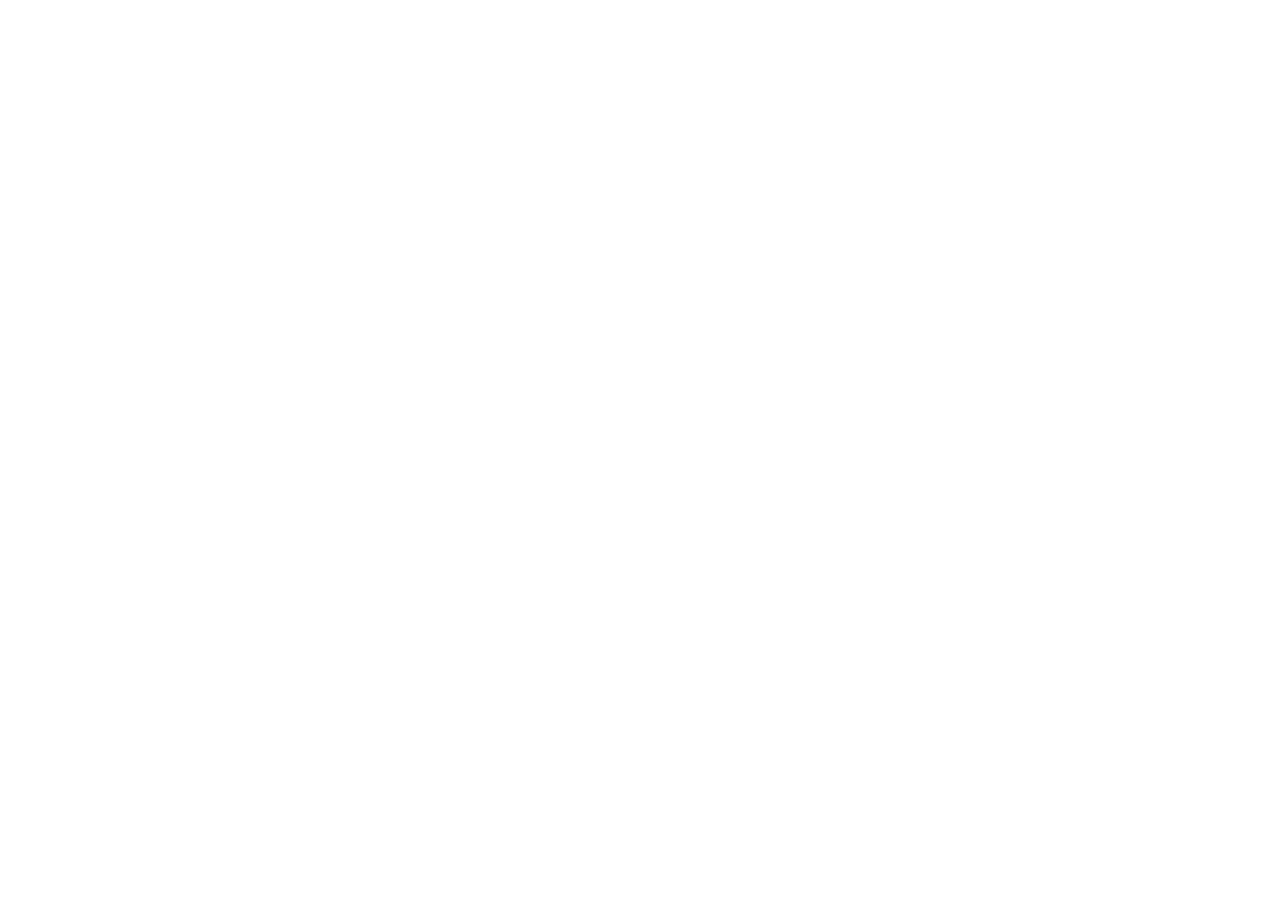
==== index.html @ 46417c50 "first commit" ====
<!DOCTYPE html>
<html lang="en">
<head>
    <meta charset="UTF-8">
    <meta name="viewport" content="width=device-width, initial-scale=1.0">
    <title>Flix Films</title>
    <!-- GOOGLE FONTS -->
    <link rel="preconnect" href="https://fonts.gstatic.com">
    <link href="https://fonts.googleapis.com/css2?family=Cairo:wght@200;300;400;600;700;900&display=swap" rel="stylesheet">
    <!-- OWL CAROUSEL -->
    <link rel="stylesheet" href="https://cdnjs.cloudflare.com/ajax/libs/OwlCarousel2/2.3.4/assets/owl.carousel.min.css" integrity="sha512-tS3S5qG0BlhnQROyJXvNjeEM4UpMXHrQfTGmbQ1gKmelCxlSEBUaxhRBj/EFTzpbP4RVSrpEikbmdJobCvhE3g==" crossorigin="anonymous" />
    <!-- BOX ICONS -->
    <link href='https://unpkg.com/boxicons@2.0.7/css/boxicons.min.css' rel='stylesheet'>
    <!-- APP CSS -->
    <link rel="stylesheet" href="/style/grid.css">
    <link rel="stylesheet" href="/style/style.css">

</head>
<body>
    
</body>
</html>
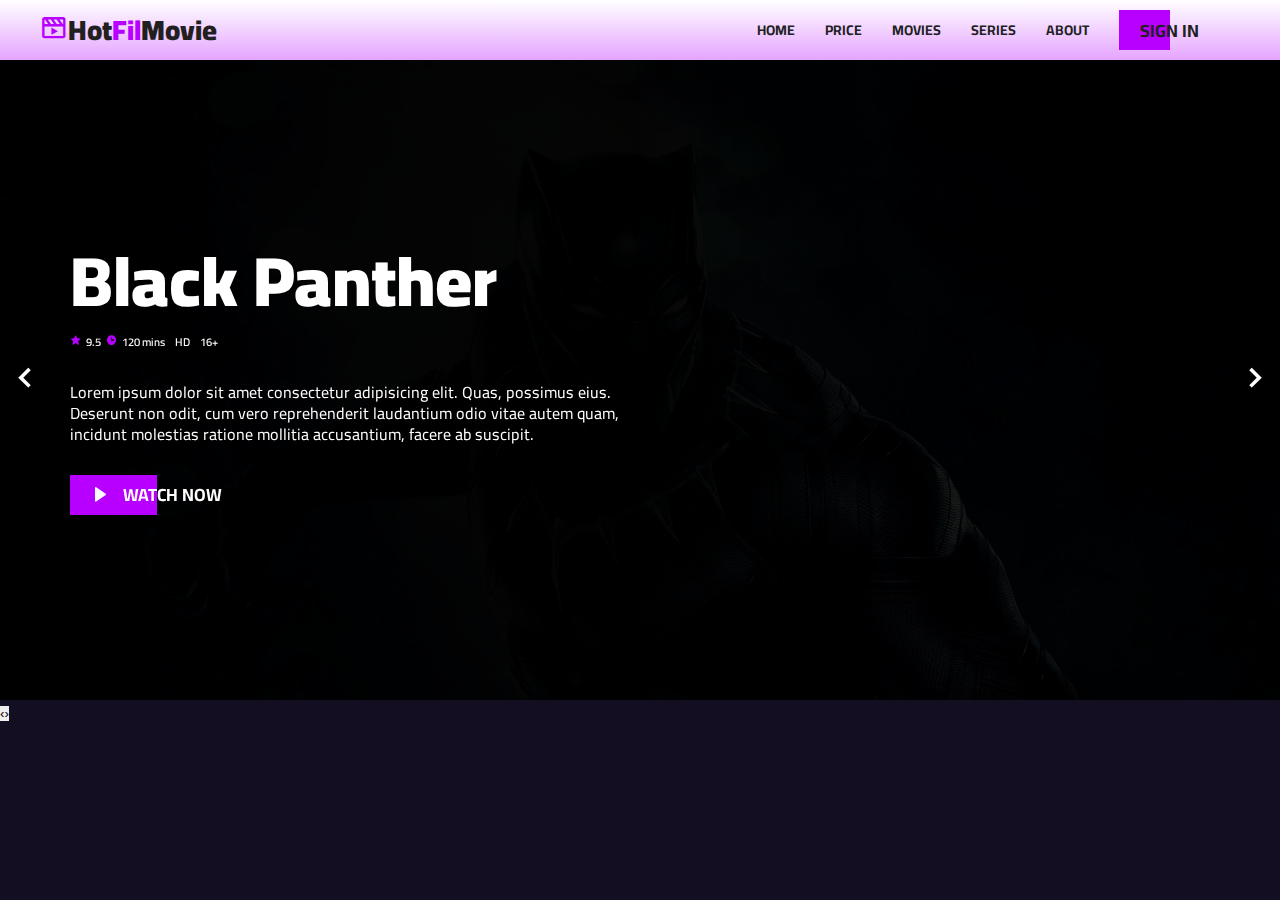
==== commit 19d391ab: "hero section" ====
--- a/index.html
+++ b/index.html
@@ -17,6 +17,332 @@
 
 </head>
 <body>
-    
+    <!-- NAV -->
+    <div class="nav-wrapper">
+        <div class="container">
+            <div class="nav">
+                <a href="#" class="logo">
+                    <i class='bx bx-movie-play bx-tada main-color'></i>Hot<span class="main-color">Fil</span>Movie
+                </a>
+                <ul class="nav-menu" id="nav-menu">
+                    <li><a href="#">Home</a></li>
+                    <li><a href="#pricing">Price</a></li>
+                    <li><a href="#top-movies-slide">Movies</a></li>
+                    <li><a href="#serioussec">Series</a></li>
+                    <li><a href="#social-list">About</a></li>
+                    <li>
+                        <a href="#" class="btn btn-hover">
+                            <span>Sign in</span>
+                        </a>
+                    </li>
+                </ul>
+                <!-- MOBILE MENU TOGGLE -->
+                <div class="hamburger-menu" id="hamburger-menu">
+                    <div class="hamburger"></div>
+                </div>
+            </div>
+        </div>
+    </div>
+    <!-- END NAV -->
+
+
+
+        <!-- HERO SECTION -->
+    <div class="hero-section">
+        <!-- HERO SLIDE -->
+        <div class="hero-slide">
+            <div class="owl-carousel carousel-nav-center" id="hero-carousel">
+                <!-- SLIDE ITEM -->
+                <div class="hero-slide-item">
+                    <img src="/assets/black-banner.png" alt="">
+                    <div class="overlay"></div>
+                    <div class="hero-slide-item-content">
+                        <div class="item-content-wraper">
+                            <div class="item-content-title top-down">
+                                Black Panther
+                            </div>
+                            <div class="movie-infos top-down delay-2">
+                                <div class="movie-info">
+                                    <i class="bx bxs-star"></i>
+                                    <span>9.5</span>
+                                </div>
+                                <div class="movie-info">
+                                    <i class="bx bxs-time"></i>
+                                    <span>120 mins</span>
+                                </div>
+                                <div class="movie-info">
+                                    <span>HD</span>
+                                </div>
+                                <div class="movie-info">
+                                    <span>16+</span>
+                                </div>
+                            </div>
+                            <div class="item-content-description top-down delay-4">
+                                Lorem ipsum dolor sit amet consectetur adipisicing elit. Quas, possimus eius. Deserunt non odit, cum vero reprehenderit laudantium odio vitae autem quam, incidunt molestias ratione mollitia accusantium, facere ab suscipit.
+                            </div>
+                            <div class="item-action top-down delay-6">
+                                <a href="#" class="btn btn-hover">
+                                    <i class="bx bxs-right-arrow"></i>
+                                    <span>Watch now</span>
+                                </a>
+                            </div>
+                        </div>
+                    </div>
+                </div>
+                <!-- SLIDE ITEM -->
+                <div class="hero-slide-item">
+                    <img src="/assets/supergirl-banner.jpg" alt="">
+                    <div class="overlay"></div>
+                    <div class="hero-slide-item-content">
+                        <div class="item-content-wraper">
+                            <div class="item-content-title top-down">
+                                Supergirl
+                            </div>
+                            <div class="movie-infos top-down delay-2">
+                                <div class="movie-info">
+                                    <i class="bx bxs-star"></i>
+                                    <span>9.5</span>
+                                </div>
+                                <div class="movie-info">
+                                    <i class="bx bxs-time"></i>
+                                    <span>120 mins</span>
+                                </div>
+                                <div class="movie-info">
+                                    <span>HD</span>
+                                </div>
+                                <div class="movie-info">
+                                    <span>16+</span>
+                                </div>
+                            </div>
+                            <div class="item-content-description top-down delay-4">
+                                Lorem ipsum dolor sit amet consectetur adipisicing elit. Quas, possimus eius. Deserunt non odit, cum vero reprehenderit laudantium odio vitae autem quam, incidunt molestias ratione mollitia accusantium, facere ab suscipit.
+                            </div>
+                            <div class="item-action top-down delay-6">
+                                <a href="#" class="btn btn-hover">
+                                    <i class="bx bxs-right-arrow"></i>
+                                    <span>Watch now</span>
+                                </a>
+                            </div>
+                        </div>
+                    </div>
+                </div>
+                <!-- END SLIDE ITEM -->
+                <!-- SLIDE ITEM -->
+                <div class="hero-slide-item">
+                    <img src="/assets/wanda-banner.jpg" alt="">
+                    <div class="overlay"></div>
+                    <div class="hero-slide-item-content">
+                        <div class="item-content-wraper">
+                            <div class="item-content-title top-down">
+                                Wanda Vision
+                            </div>
+                            <div class="movie-infos top-down delay-2">
+                                <div class="movie-info">
+                                    <i class="bx bxs-star"></i>
+                                    <span>9.5</span>
+                                </div>
+                                <div class="movie-info">
+                                    <i class="bx bxs-time"></i>
+                                    <span>120 mins</span>
+                                </div>
+                                <div class="movie-info">
+                                    <span>HD</span>
+                                </div>
+                                <div class="movie-info">
+                                    <span>16+</span>
+                                </div>
+                            </div>
+                            <div class="item-content-description top-down delay-4">
+                                Lorem ipsum dolor sit amet consectetur adipisicing elit. Quas, possimus eius. Deserunt non odit, cum vero reprehenderit laudantium odio vitae autem quam, incidunt molestias ratione mollitia accusantium, facere ab suscipit.
+                            </div>
+                            <div class="item-action top-down delay-6">
+                                <a href="#" class="btn btn-hover">
+                                    <i class="bx bxs-right-arrow"></i>
+                                    <span>Watch now</span>
+                                </a>
+                            </div>
+                        </div>
+                    </div>
+                </div>
+                <!-- END SLIDE ITEM -->
+            </div>
+        </div>
+        <!-- END HERO SLIDE -->
+        <!-- TOP MOVIES SLIDE -->
+        <div class="top-movies-slide" id="top-movies-slide">
+            <div class="owl-carousel" id="top-movies-slide">
+                <!-- MOVIE ITEM -->
+                <div class="movie-item">
+                    <img src="./assets/series/supergirl.jpg" alt="">
+                    <div class="movie-item-content">
+                        <div class="movie-item-title">
+                            Supergirl
+                        </div>
+                        <div class="movie-infos">
+                            <div class="movie-info">
+                                <i class="bx bxs-star"></i>
+                                <span>9.5</span>
+                            </div>
+                            <div class="movie-info">
+                                <i class="bx bxs-time"></i>
+                                <span>120 mins</span>
+                            </div>
+                            <div class="movie-info">
+                                <span>HD</span>
+                            </div>
+                            <div class="movie-info">
+                                <span>16+</span>
+                            </div>
+                        </div>
+                    </div>
+                </div>
+                <!-- END MOVIE ITEM -->
+                <!-- MOVIE ITEM -->
+                <div class="movie-item">
+                    <img src="/assets/movies/captain-marvel.png" alt="">
+                    <div class="movie-item-content">
+                        <div class="movie-item-title">
+                            Captain Marvel
+                        </div>
+                        <div class="movie-infos">
+                            <div class="movie-info">
+                                <i class="bx bxs-star"></i>
+                                <span>9.5</span>
+                            </div>
+                            <div class="movie-info">
+                                <i class="bx bxs-time"></i>
+                                <span>120 mins</span>
+                            </div>
+                            <div class="movie-info">
+                                <span>HD</span>
+                            </div>
+                            <div class="movie-info">
+                                <span>16+</span>
+                            </div>
+                        </div>
+                    </div>
+                </div>
+                <!-- END MOVIE ITEM -->
+                <!-- MOVIE ITEM -->
+                <div class="movie-item">
+                    <img src="/assets/cartoons/demon-slayer.jpg" alt="">
+                    <div class="movie-item-content">
+                        <div class="movie-item-title">
+                            Infinity Train
+                        </div>
+                        <div class="movie-infos">
+                            <div class="movie-info">
+                                <i class="bx bxs-star"></i>
+                                <span>9.5</span>
+                            </div>
+                            <div class="movie-info">
+                                <i class="bx bxs-time"></i>
+                                <span>120 mins</span>
+                            </div>
+                            <div class="movie-info">
+                                <span>HD</span>
+                            </div>
+                            <div class="movie-info">
+                                <span>16+</span>
+                            </div>
+                        </div>
+                    </div>
+                </div>
+                <!-- END MOVIE ITEM -->
+                <!-- MOVIE ITEM -->
+                <div class="movie-item">
+                    <img src="/assets/movies/blood-shot.jpg" alt="">
+                    <div class="movie-item-content">
+                        <div class="movie-item-title">
+                            Bloodshot
+                        </div>
+                        <div class="movie-infos">
+                            <div class="movie-info">
+                                <i class="bx bxs-star"></i>
+                                <span>9.5</span>
+                            </div>
+                            <div class="movie-info">
+                                <i class="bx bxs-time"></i>
+                                <span>120 mins</span>
+                            </div>
+                            <div class="movie-info">
+                                <span>HD</span>
+                            </div>
+                            <div class="movie-info">
+                                <span>16+</span>
+                            </div>
+                        </div>
+                    </div>
+                </div>
+                <!-- END MOVIE ITEM -->
+                <!-- MOVIE ITEM -->
+                <div class="movie-item">
+                    <img src="/assets/series/wanda.png" alt="">
+                    <div class="movie-item-content">
+                        <div class="movie-item-title">
+                            Wanda Vision
+                        </div>
+                        <div class="movie-infos">
+                            <div class="movie-info">
+                                <i class="bx bxs-star"></i>
+                                <span>9.5</span>
+                            </div>
+                            <div class="movie-info">
+                                <i class="bx bxs-time"></i>
+                                <span>120 mins</span>
+                            </div>
+                            <div class="movie-info">
+                                <span>HD</span>
+                            </div>
+                            <div class="movie-info">
+                                <span>16+</span>
+                            </div>
+                        </div>
+                    </div>
+                </div>
+                <!-- END MOVIE ITEM -->
+                <!-- MOVIE ITEM -->
+                <div class="movie-item">
+                    <img src="/assets/movies/bat-man.jpg" alt="">
+                    <div class="movie-item-content">
+                        <div class="movie-item-title">
+                            The Dark Knight
+                        </div>
+                        <div class="movie-infos">
+                            <div class="movie-info">
+                                <i class="bx bxs-star"></i>
+                                <span>9.5</span>
+                            </div>
+                            <div class="movie-info">
+                                <i class="bx bxs-time"></i>
+                                <span>120 mins</span>
+                            </div>
+                            <div class="movie-info">
+                                <span>HD</span>
+                            </div>
+                            <div class="movie-info">
+                                <span>16+</span>
+                            </div>
+                        </div>
+                    </div>
+                </div>
+                <!-- END MOVIE ITEM -->
+            </div>
+        </div>
+        <!-- END TOP MOVIES SLIDE -->
+    </div>
+    <!-- END HERO SECTION -->
+
+   
+
+    <!-- SCRIPT -->
+    <!-- JQUERY -->
+    <script src="https://code.jquery.com/jquery-3.6.0.min.js" integrity="sha256-/xUj+3OJU5yExlq6GSYGSHk7tPXikynS7ogEvDej/m4=" crossorigin="anonymous"></script>
+    <!-- OWL CAROUSEL -->
+    <script src="https://cdnjs.cloudflare.com/ajax/libs/OwlCarousel2/2.3.4/owl.carousel.min.js" integrity="sha512-bPs7Ae6pVvhOSiIcyUClR7/q2OAsRiovw4vAkX+zJbw3ShAeeqezq50RIIcIURq7Oa20rW2n2q+fyXBNcU9lrw==" crossorigin="anonymous"></script>
+    <!-- APP SCRIPT -->
+    <script src="/scripts/script.js"></script>
+
 </body>
-</html>+
+</html>
--- a/style/grid.css
+++ b/style/grid.css
@@ -0,0 +1,161 @@
+.row {
+    display: flex;
+    flex-wrap: wrap;
+    margin: 0 -15px;
+}
+
+[class*="col-"] {
+    padding: 0 15px;
+}
+
+.col-1 {
+    width: 8.33%;
+}
+
+.col-2 {
+    width: 16.66%;
+}
+
+.col-3 {
+    width: 25%;
+}
+
+.col-4 {
+    width: 33.33%;
+}
+
+.col-5 {
+    width: 41.66%;
+}
+
+.col-6 {
+    width: 50%;
+}
+
+.col-7 {
+    width: 58.33%;
+}
+
+.col-8 {
+    width: 66.66%;
+}
+
+.col-9 {
+    width: 75%;
+}
+
+.col-10 {
+    width: 83.33%;
+}
+
+.col-11 {
+    width: 91.66%;
+}
+
+.col-12 {
+    width: 100%;
+}
+
+/* MEDIUM SCREEN */
+
+@media only screen and (max-width: 1280px) {
+    .col-md-1 {
+        width: 8.33%;
+    }
+
+    .col-md-2 {
+        width: 16.66%;
+    }
+
+    .col-md-3 {
+        width: 25%;
+    }
+
+    .col-md-4 {
+        width: 33.33%;
+    }
+
+    .col-md-5 {
+        width: 41.66%;
+    }
+
+    .col-md-6 {
+        width: 50%;
+    }
+
+    .col-md-7 {
+        width: 58.33%;
+    }
+
+    .col-md-8 {
+        width: 66.66%;
+    }
+
+    .col-md-9 {
+        width: 75%;
+    }
+
+    .col-md-10 {
+        width: 83.33%;
+    }
+
+    .col-md-11 {
+        width: 91.66%;
+    }
+
+    .col-md-12 {
+        width: 100%;
+    }
+}
+
+/* SMALL SCREEN */
+
+@media only screen and (max-width: 850px) {
+    .col-sm-1 {
+        width: 8.33%;
+    }
+
+    .col-sm-2 {
+        width: 16.66%;
+    }
+
+    .col-sm-3 {
+        width: 25%;
+    }
+
+    .col-sm-4 {
+        width: 33.33%;
+    }
+
+    .col-sm-5 {
+        width: 41.66%;
+    }
+
+    .col-sm-6 {
+        width: 50%;
+    }
+
+    .col-sm-7 {
+        width: 58.33%;
+    }
+
+    .col-sm-8 {
+        width: 66.66%;
+    }
+
+    .col-sm-9 {
+        width: 75%;
+    }
+
+    .col-sm-10 {
+        width: 83.33%;
+    }
+
+    .col-sm-11 {
+        width: 91.66%;
+    }
+
+    .col-sm-12 {
+        width: 100%;
+    }
+}
--- a/style/style.css
+++ b/style/style.css
@@ -0,0 +1,606 @@
+:root {
+    --main-color: #b700ff;
+    --body-bg: #140e22;
+    --box-bg: #221f1f;
+    --text-color: #ffffff;
+
+    --nav-height: 60px;
+    --space-top: 30px;
+}
+
+* {
+    padding: 0;
+    margin: 0;
+    box-sizing: border-box;
+}
+
+html {
+    font-size: 16px;
+}
+
+body {
+    font-family: "Cairo", sans-serif;
+    background-color: var(--body-bg);
+    color: var(--text-color);
+    padding-top: var(--nav-height);
+}
+
+a {
+    text-decoration: none;
+    color: unset;
+}
+
+img {
+    max-width: 100%;
+}
+
+.main-color {
+    color: var(--main-color);
+}
+
+.container {
+    max-width: 1920px;
+    padding: 0 40px;
+    margin: auto;
+}
+
+.overlay {
+    position: absolute;
+    top: 0;
+    right: 0;
+    bottom: 0;
+    left: 0;
+    background-color: rgba(0, 0, 0, 0.897);
+}
+
+.nav-wrapper {
+    position: fixed;
+    top: 0;
+    left: 0;
+    width: 100%;
+    z-index: 99;
+    background-image: linear-gradient(to top, #e5a4ff, #ffffff);
+}
+
+.nav {
+    display: flex;
+    align-items: center;
+    justify-content: space-between;
+    color: var(--text-color);
+    height: var(--nav-height);
+}
+
+.nav a {
+    color: var(--box-bg);
+}
+
+.logo {
+    font-size: 2rem;
+    font-weight: 900;
+}
+
+.nav-menu {
+    list-style-type: none;
+    display: flex;
+    align-items: center;
+    padding: 0 20px;
+}
+
+.nav-menu li ~ li {
+    margin-left: 30px;
+}
+
+.nav-menu a {
+    text-transform: uppercase;
+    font-weight: 700;
+}
+
+.nav-menu a:hover {
+    color: var(--main-color);
+}
+
+.nav-menu a.btn:hover,
+a.logo:hover,
+a.movie-item:hover {
+    color: unset;
+}
+
+.btn {
+    color: #ffffff;
+    padding: 0.25rem 1.5rem;
+    text-transform: uppercase;
+    font-size: 1.25rem;
+    font-weight: 700;
+    display: inline-flex;
+    position: relative;
+    align-items: center;
+}
+
+.btn-hover::before {
+    z-index: 1;
+    content: "";
+    position: absolute;
+    top: 0;
+    left: 0;
+    width: 50%;
+    height: 100%;
+    background-color: var(--main-color);
+    transition: 0.3s ease-in-out;
+}
+
+.btn-hover:hover::before {
+    width: 100%;
+}
+
+.btn i,
+.btn span {
+    z-index: 1;
+}
+
+.btn i {
+    margin-right: 1rem;
+}
+
+.hamburger-menu {
+    --size: 30px;
+    height: var(--size);
+    width: var(--size);
+    cursor: pointer;
+    z-index: 101;
+    position: relative;
+    display: none;
+    align-items: center;
+}
+
+.hamburger {
+    position: relative;
+}
+
+.hamburger,
+.hamburger::before,
+.hamburger::after {
+    width: var(--size);
+    height: 3px;
+    border-radius: 0.5rem;
+    background-color: var(--text-color);
+    transition: 0.4s;
+}
+
+.hamburger::before,
+.hamburger::after {
+    content: "";
+    position: absolute;
+    left: 0;
+}
+
+.hamburger::before {
+    top: -10px;
+}
+
+.hamburger::after {
+    bottom: -10px;
+}
+
+.hamburger-menu.active .hamburger {
+    background-color: transparent;
+}
+
+.hamburger-menu.active .hamburger::before {
+    transform-origin: top left;
+    transform: rotate(45deg);
+    left: 6px;
+}
+
+.hamburger-menu.active .hamburger::after {
+    transform-origin: bottom left;
+    transform: rotate(-45deg);
+    left: 6px;
+}
+.hero-slide-item {
+    padding-top: 40%;
+    position: relative;
+    overflow: hidden;
+}
+
+.hero-slide-item img {
+    width: 100%;
+    position: absolute;
+    top: 0;
+    left: 0;
+}
+
+.hero-slide-item-content {
+    position: absolute;
+    top: 0;
+    left: 0;
+    width: 100%;
+    height: 100%;
+    color: var(--text-color);
+    display: flex;
+}
+
+.item-content-wraper {
+    padding-left: 5rem;
+    width: 40%;
+    background-color: rgba(0, 0, 0, 0.8);
+    display: flex;
+    flex-direction: column;
+    justify-content: center;
+    position: relative;
+}
+
+.item-content-wraper::before {
+    content: "";
+    position: absolute;
+    top: 0;
+    left: 100%;
+    width: 50%;
+    height: 100%;
+    background: linear-gradient(to right, rgba(0, 0, 0, 0.8), rgba(0, 0, 0, 0));
+}
+
+.item-content-title {
+    font-size: 5rem;
+    line-height: 5rem;
+    font-weight: 900;
+}
+
+.movie-infos {
+    display: flex;
+    align-items: center;
+    flex-wrap: wrap;
+    margin-top: calc(var(--space-top) / 2);
+}
+
+.movie-info {
+    display: flex;
+    align-items: center;
+    font-size: 0.8rem;
+    font-weight: 600;
+}
+
+.movie-info span {
+    margin-left: 5px;
+}
+
+.movie-info i {
+    color: var(--main-color);
+}
+
+.movie-info ~ .movie-info {
+    margin-left: 5px;
+}
+
+.item-content-description {
+    font-size: 1.15rem;
+    margin-top: var(--space-top);
+    line-height: 1.5rem;
+}
+
+.item-action {
+    margin-top: var(--space-top);
+}
+
+.carousel-nav-center {
+    position: relative;
+}
+
+.carousel-nav-center .owl-nav button i {
+    font-size: 3rem;
+}
+
+.carousel-nav-center .owl-nav button {
+    position: absolute;
+    top: 50%;
+    transform: translateY(-50%);
+}
+
+.carousel-nav-center .owl-nav .owl-prev {
+    position: absolute;
+    left: 5px;
+}
+
+.carousel-nav-center .owl-nav .owl-next {
+    position: absolute;
+    right: 5px;
+}
+
+.owl-nav button {
+    border: none;
+    outline: none;
+}
+
+.owl-nav button i {
+    background-color: rgba(0, 0, 0, 0.6);
+    border-radius: 50%;
+}
+
+.owl-nav button:hover i {
+    color: var(--main-color);
+}
+
+.top-down {
+    transform: translateY(-50px);
+    visibility: hidden;
+    opacity: 0;
+    transition: 0.5s ease-in-out;
+}
+
+.delay-2 {
+    transition-delay: 0.2s;
+}
+
+.delay-4 {
+    transition-delay: 0.4s;
+}
+
+.delay-6 {
+    transition-delay: 0.6s;
+}
+
+.delay-8 {
+    transition-delay: 0.8s;
+}
+
+.owl-item.active .top-down {
+    transform: translateY(0);
+    visibility: visible;
+    opacity: 1;
+}
+
+.movie-item {
+    display: block;
+    position: relative;
+    overflow: hidden;
+    padding-top: 140%;
+    cursor: pointer;
+}
+
+.movie-item img {
+    position: absolute;
+    top: 0;
+    left: 0;
+    width: 100%;
+    transition: transform 0.3s linear;
+}
+
+.movie-item:hover img {
+    transform: scale(1.2);
+}
+
+.movie-item-content {
+    position: absolute;
+    bottom: 0;
+    left: 0;
+    width: 100%;
+    padding: 5px;
+    background-color: rgba(0, 0, 0, 0.8);
+}
+
+.movie-item-content::before {
+    content: "";
+    position: absolute;
+    bottom: 100%;
+    left: 0;
+    width: 100%;
+    height: 100px;
+    background: linear-gradient(to top, rgba(0, 0, 0, 0.8), rgba(0, 0, 0, 0));
+}
+
+.movie-item-title {
+    color: var(--text-color);
+    font-size: 1.5rem;
+    position: relative;
+    font-weight: 700;
+}
+
+.section {
+    padding-top: 80px;
+}
+
+.section-header {
+    margin-bottom: 30px;
+    padding-left: 20px;
+    text-transform: uppercase;
+    font-size: 1.5rem;
+    font-weight: 700;
+    border-left: 4px solid var(--main-color);
+    display: flex;
+    align-items: center;
+}
+
+.pricing-header {
+    margin-bottom: 30px;
+    text-align: center;
+    font-size: 2rem;
+    font-weight: 700;
+    text-transform: uppercase;
+}
+
+.pricing-box {
+    padding: 50px;
+    margin: 15px 0;
+    background-color: #381f42;
+    border-top: 5px solid transparent;
+    transition: transform 0.3s ease-in-out;
+}
+
+.pricing-box:hover {
+    transform: translateY(-20px);
+}
+
+.pricing-box.hightlight {
+    border-top: 5px solid var(--main-color);
+}
+
+.pricing-box-header {
+    display: flex;
+    align-items: center;
+    justify-content: space-between;
+    font-size: 1.5rem;
+}
+
+.pricing-price {
+    font-weight: 700;
+}
+
+.pricing-price span {
+    font-size: 1rem;
+}
+
+.pricing-box-content {
+    text-align: center;
+    margin-top: 60px;
+    font-size: 1.25rem;
+}
+
+.pricing-box-action {
+    text-align: center;
+    margin-top: 60px;
+}
+
+footer.section {
+    margin-top: 80px;
+    padding-bottom: 80px;
+    position: relative;
+    background-color: var(--box-bg);
+}
+
+footer a:hover {
+    color: var(--main-color);
+}
+
+footer a.logo {
+    margin-top: -2.5rem;
+    display: block;
+}
+
+footer a.logo:hover {
+    color: unset;
+}
+
+.social-list {
+    display: flex;
+    align-items: center;
+    margin-top: 20px;
+}
+
+.social-item {
+    --size: 30px;
+    height: var(--size);
+    width: var(--size);
+    display: grid;
+    place-items: center;
+    border-radius: 50%;
+    background-color: var(--text-color);
+    color: var(--main-color);
+}
+
+.social-item:hover {
+    background-color: var(--main-color);
+    color: var(--text-color);
+}
+
+.social-item ~ .social-item {
+    margin-left: 20px;
+}
+
+footer .content {
+    margin-top: 20px;
+}
+
+.footer-menu {
+    list-style-type: none;
+}
+
+.footer-menu a {
+    display: inline-block;
+    transition: transform 0.2s ease-in-out;
+}
+
+.footer-menu a:hover {
+    transform: translateX(5px);
+}
+
+.copyright {
+    padding: 10px;
+    border-top: 1px solid var(--body-bg);
+    background-color: var(--box-bg);
+    text-align: center;
+}
+
+/* RESPONSIVE */
+
+@media only screen and (max-width: 1280px) {
+    html {
+        font-size: 14px;
+    }
+
+    .hero-slide-item {
+        padding-top: 50%;
+    }
+
+    .item-content-wraper {
+        width: 50%;
+    }
+}
+
+@media only screen and (max-width: 850px) {
+    html {
+        font-size: 12px;
+    }
+
+    .container {
+        padding: 0 15px;
+    }
+
+    .hero-slide-item {
+        height: max-content;
+        padding-top: unset;
+    }
+
+    .item-content-wraper {
+        width: 100%;
+        height: 100%;
+        padding-bottom: 20px;
+        padding-right: 5rem;
+        background-color: rgba(0, 0, 0, 0.2);
+    }
+
+    .hero-slide-item-content {
+        position: relative;
+    }
+
+    .hero-slide-item img {
+        height: 100%;
+    }
+
+    .item-content-title {
+        font-size: 3rem;
+    }
+
+    .hamburger-menu {
+        display: grid;
+    }
+
+    .nav-menu {
+        /* display: none; */
+        position: absolute;
+        top: 100%;
+        left: -100%;
+        background-color: #000000;
+        flex-direction: column;
+        width: 80%;
+        height: 100vh;
+        padding: 20px;
+        transition: 0.3s ease-in-out;
+    }
+
+    .nav-menu li {
+        margin: 10px 30px;
+    }
+
+    .nav-menu.active {
+        left: 0;
+    }
+}
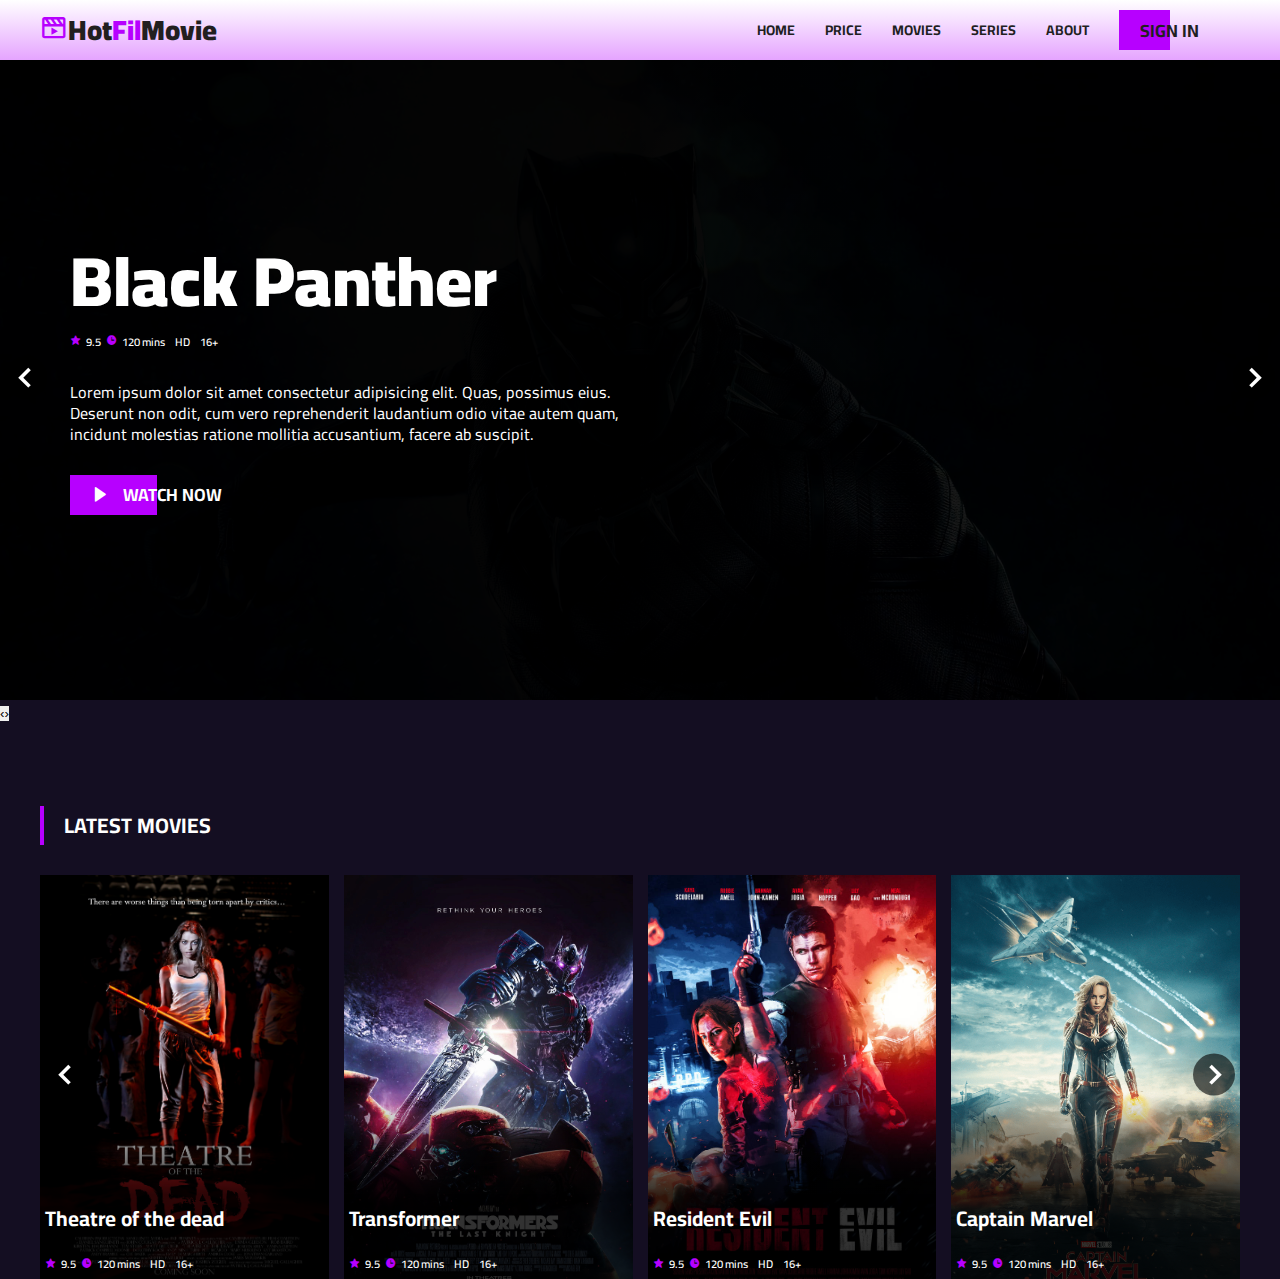
==== commit 6daf4e16: "movie section sucssefully" ====
--- a/index.html
+++ b/index.html
@@ -332,8 +332,201 @@
         <!-- END TOP MOVIES SLIDE -->
     </div>
     <!-- END HERO SECTION -->
-
-   
+ <!-- LATEST MOVIES SECTION -->
+    <div class="section">
+        <div class="container">
+            <div class="section-header">
+                latest movies
+            </div>
+            <div class="movies-slide carousel-nav-center owl-carousel">
+                <!-- MOVIE ITEM -->
+                <a href="#" class="movie-item">
+                    <img src="/assets/movies/theatre-dead.jpg" alt="">
+                    <div class="movie-item-content">
+                        <div class="movie-item-title">
+                            Theatre of the dead
+                        </div>
+                        <div class="movie-infos">
+                            <div class="movie-info">
+                                <i class="bx bxs-star"></i>
+                                <span>9.5</span>
+                            </div>
+                            <div class="movie-info">
+                                <i class="bx bxs-time"></i>
+                                <span>120 mins</span>
+                            </div>
+                            <div class="movie-info">
+                                <span>HD</span>
+                            </div>
+                            <div class="movie-info">
+                                <span>16+</span>
+                            </div>
+                        </div>
+                    </div>
+                </a>
+                <!-- END MOVIE ITEM -->
+                <!-- MOVIE ITEM -->
+                <a href="#" class="movie-item">
+                    <img src="/assets/movies/transformer.jpg" alt="">
+                    <div class="movie-item-content">
+                        <div class="movie-item-title">
+                            Transformer
+                        </div>
+                        <div class="movie-infos">
+                            <div class="movie-info">
+                                <i class="bx bxs-star"></i>
+                                <span>9.5</span>
+                            </div>
+                            <div class="movie-info">
+                                <i class="bx bxs-time"></i>
+                                <span>120 mins</span>
+                            </div>
+                            <div class="movie-info">
+                                <span>HD</span>
+                            </div>
+                            <div class="movie-info">
+                                <span>16+</span>
+                            </div>
+                        </div>
+                    </div>
+                </a>
+                <!-- END MOVIE ITEM -->
+                <!-- MOVIE ITEM -->
+                <a href="#" class="movie-item">
+                    <img src="/assets/movies/resident-evil.jpg" alt="">
+                    <div class="movie-item-content">
+                        <div class="movie-item-title">
+                            Resident Evil
+                        </div>
+                        <div class="movie-infos">
+                            <div class="movie-info">
+                                <i class="bx bxs-star"></i>
+                                <span>9.5</span>
+                            </div>
+                            <div class="movie-info">
+                                <i class="bx bxs-time"></i>
+                                <span>120 mins</span>
+                            </div>
+                            <div class="movie-info">
+                                <span>HD</span>
+                            </div>
+                            <div class="movie-info">
+                                <span>16+</span>
+                            </div>
+                        </div>
+                    </div>
+                </a>
+                <!-- END MOVIE ITEM -->
+                <!-- MOVIE ITEM -->
+                <a href="#" class="movie-item">
+                    <img src="/assets/movies/captain-marvel.png" alt="">
+                    <div class="movie-item-content">
+                        <div class="movie-item-title">
+                            Captain Marvel
+                        </div>
+                        <div class="movie-infos">
+                            <div class="movie-info">
+                                <i class="bx bxs-star"></i>
+                                <span>9.5</span>
+                            </div>
+                            <div class="movie-info">
+                                <i class="bx bxs-time"></i>
+                                <span>120 mins</span>
+                            </div>
+                            <div class="movie-info">
+                                <span>HD</span>
+                            </div>
+                            <div class="movie-info">
+                                <span>16+</span>
+                            </div>
+                        </div>
+                    </div>
+                </a>
+                <!-- END MOVIE ITEM -->
+                <!-- MOVIE ITEM -->
+                <a href="#" class="movie-item">
+                    <img src="/assets/movies/hunter-killer.jpg" alt="">
+                    <div class="movie-item-content">
+                        <div class="movie-item-title">
+                            Hunter Killer
+                        </div>
+                        <div class="movie-infos">
+                            <div class="movie-info">
+                                <i class="bx bxs-star"></i>
+                                <span>9.5</span>
+                            </div>
+                            <div class="movie-info">
+                                <i class="bx bxs-time"></i>
+                                <span>120 mins</span>
+                            </div>
+                            <div class="movie-info">
+                                <span>HD</span>
+                            </div>
+                            <div class="movie-info">
+                                <span>16+</span>
+                            </div>
+                        </div>
+                    </div>
+                </a>
+                <!-- END MOVIE ITEM -->
+                <!-- MOVIE ITEM -->
+                <a href="#" class="movie-item">
+                    <img src="/assets/movies/blood-shot.jpg" alt="">
+                    <div class="movie-item-content">
+                        <div class="movie-item-title">
+                            Bloodshot
+                        </div>
+                        <div class="movie-infos">
+                            <div class="movie-info">
+                                <i class="bx bxs-star"></i>
+                                <span>9.5</span>
+                            </div>
+                            <div class="movie-info">
+                                <i class="bx bxs-time"></i>
+                                <span>120 mins</span>
+                            </div>
+                            <div class="movie-info">
+                                <span>HD</span>
+                            </div>
+                            <div class="movie-info">
+                                <span>16+</span>
+                            </div>
+                        </div>
+                    </div>
+                </a>
+                <!-- END MOVIE ITEM -->
+                <!-- MOVIE ITEM -->
+                <a href="#" class="movie-item">
+                    <img src="/assets/movies/call.jpg" alt="">
+                    <div class="movie-item-content">
+                        <div class="movie-item-title">
+                            Call
+                        </div>
+                        <div class="movie-infos">
+                            <div class="movie-info">
+                                <i class="bx bxs-star"></i>
+                                <span>9.5</span>
+                            </div>
+                            <div class="movie-info">
+                                <i class="bx bxs-time"></i>
+                                <span>120 mins</span>
+                            </div>
+                            <div class="movie-info">
+                                <span>HD</span>
+                            </div>
+                            <div class="movie-info">
+                                <span>16+</span>
+                            </div>
+                        </div>
+                    </div>
+                </a>
+                <!-- END MOVIE ITEM -->
+            </div>
+        </div>
+    </div>
+    <!-- END LATEST MOVIES SECTION -->
+
+  
 
     <!-- SCRIPT -->
     <!-- JQUERY -->
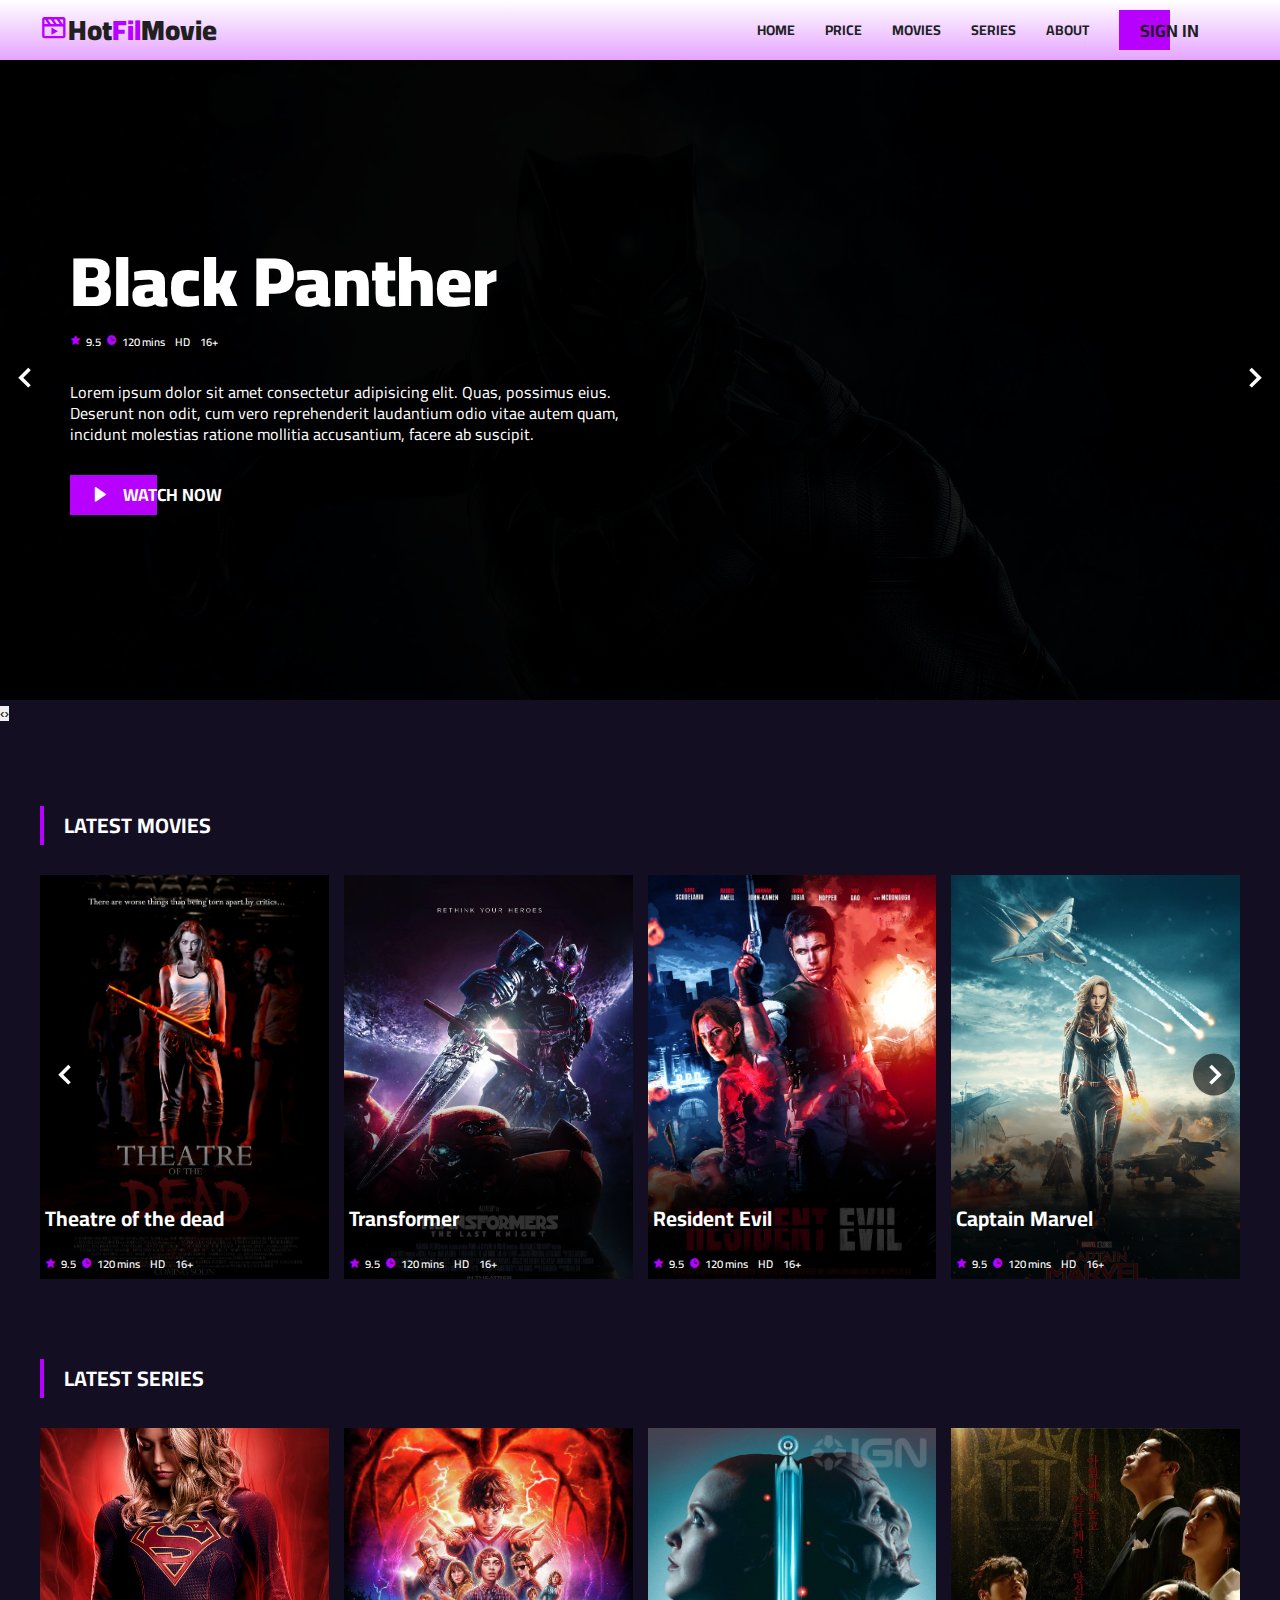
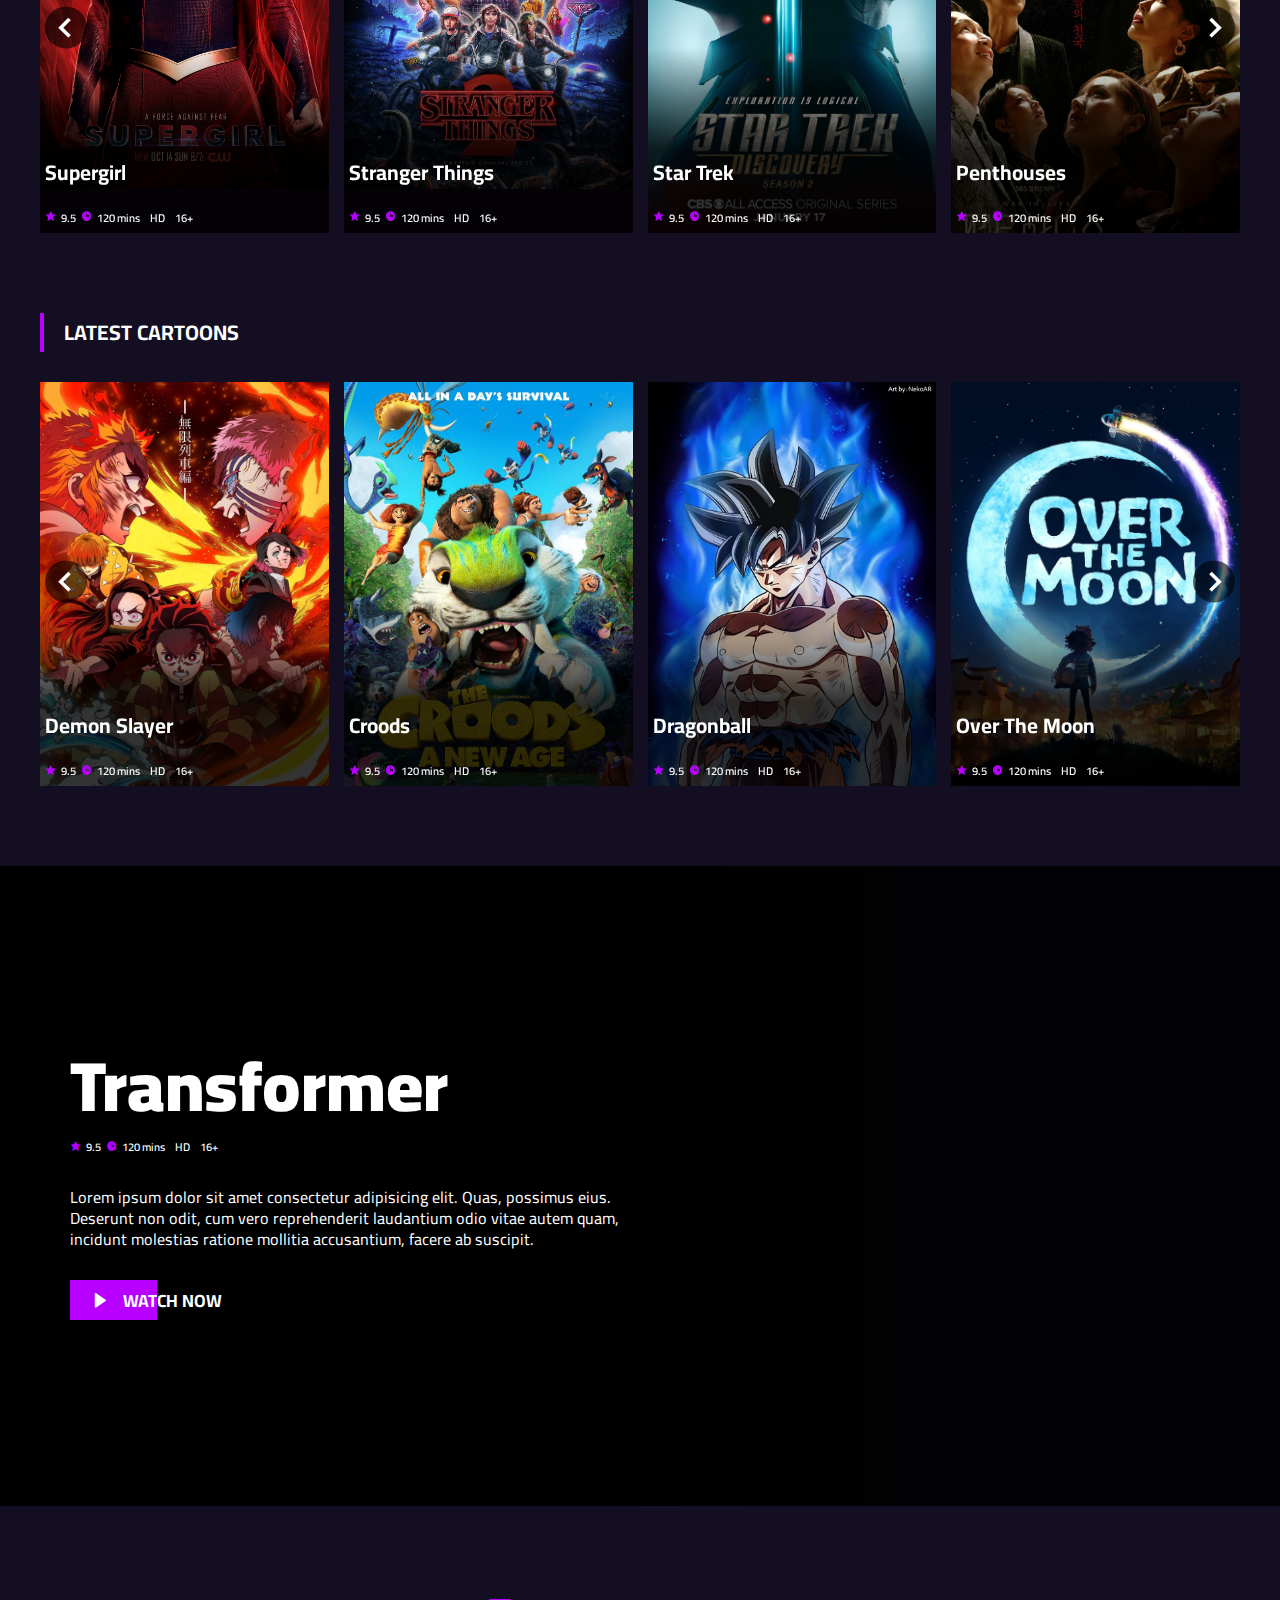
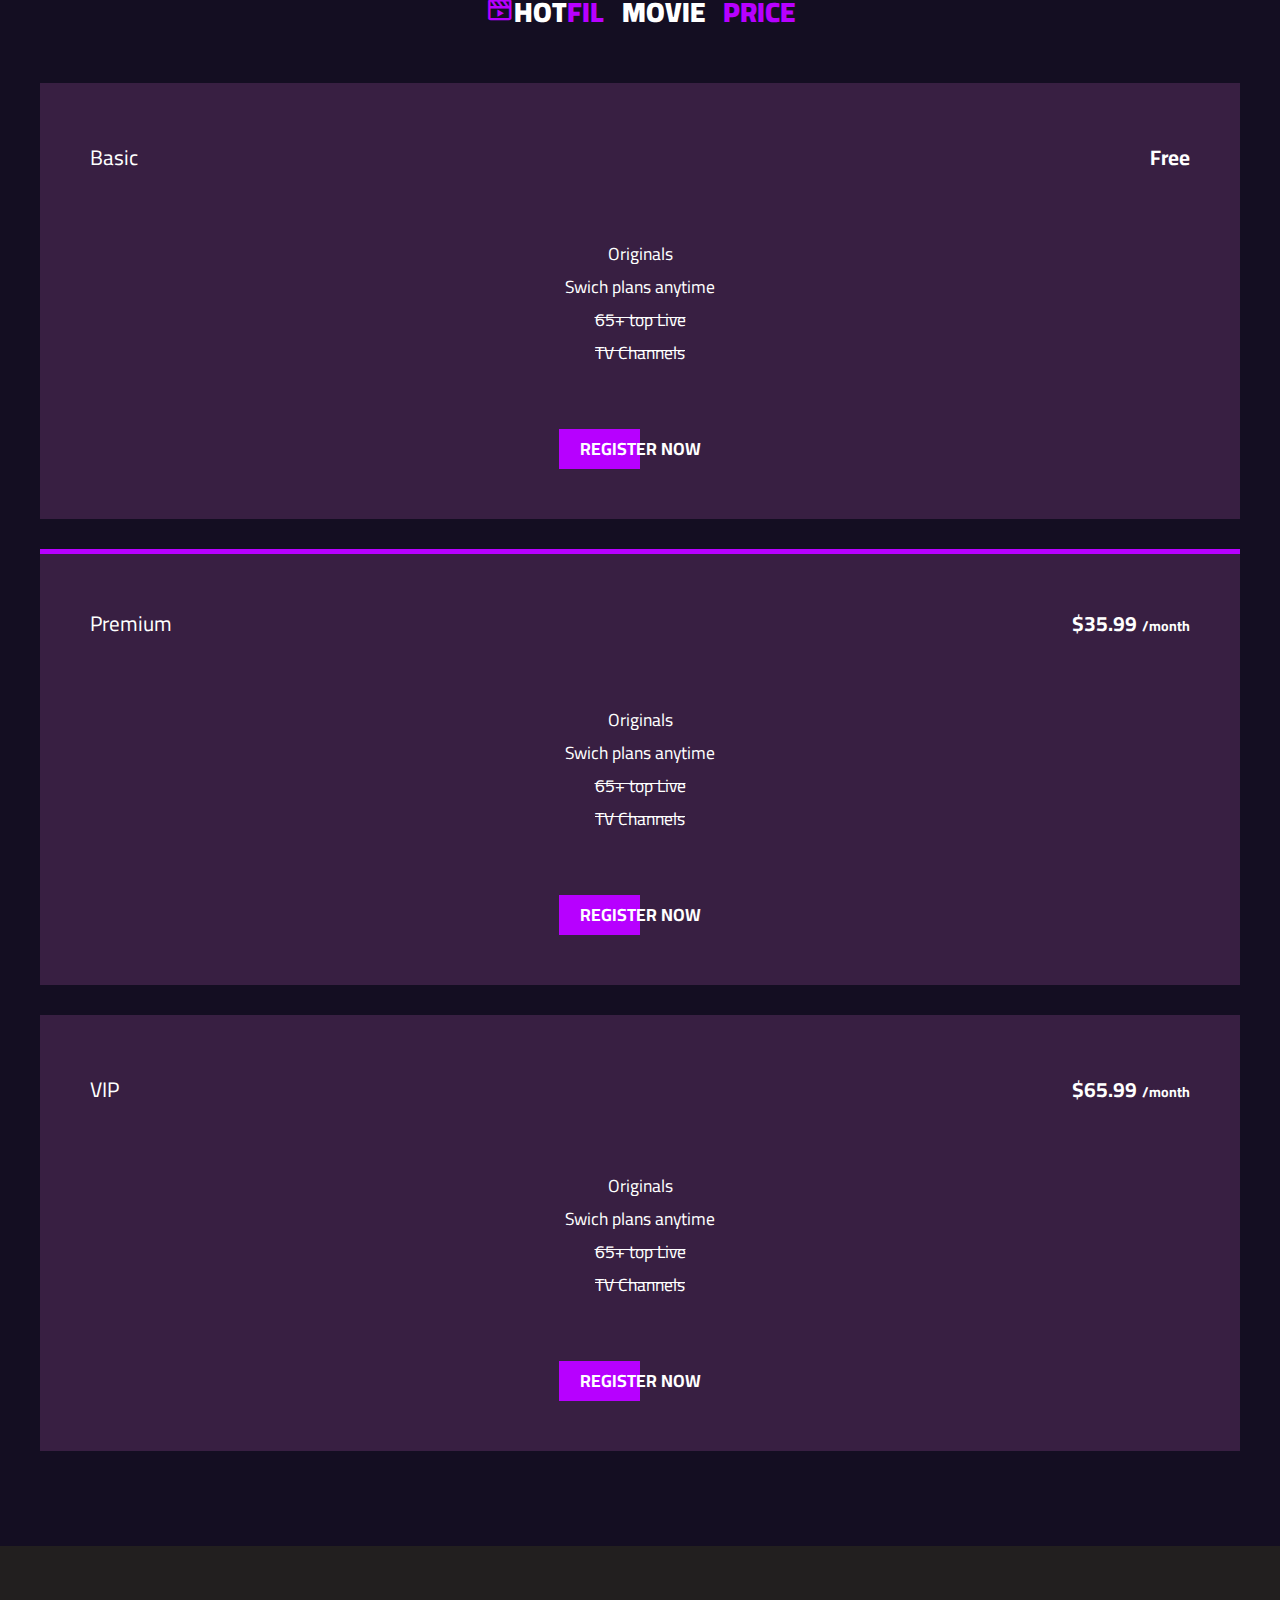
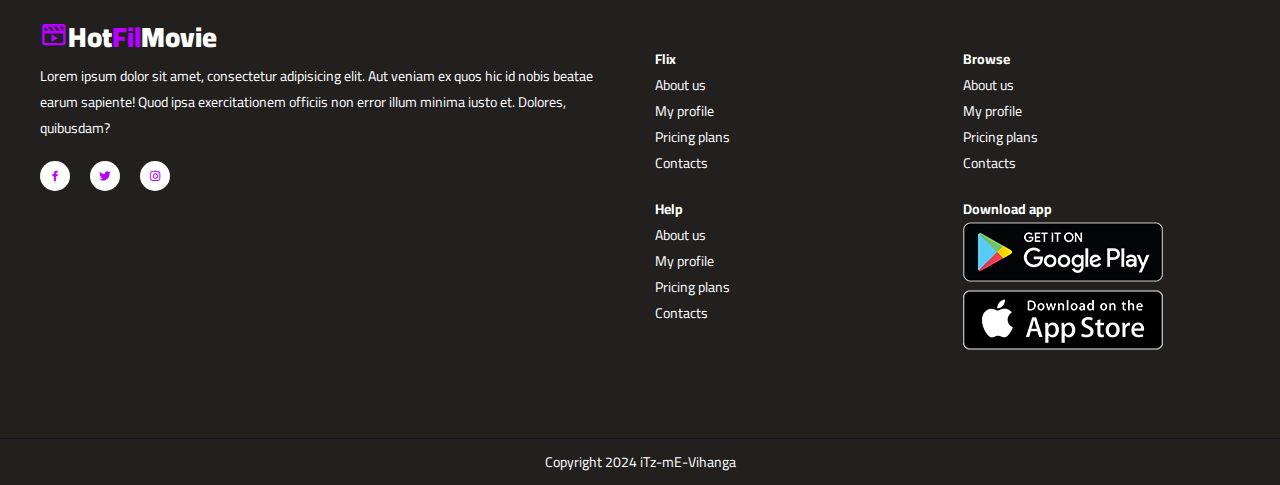
==== commit 0d2f1cb3: "All Are Done" ====
--- a/index.html
+++ b/index.html
@@ -526,14 +526,620 @@
     </div>
     <!-- END LATEST MOVIES SECTION -->
 
-  
+    <!-- LATEST SERIES SECTION -->
+    <div class="section" id="serioussec">
+        <div class="container">
+            <div class="section-header">
+                latest series
+            </div>
+            <div class="movies-slide carousel-nav-center owl-carousel">
+                <!-- MOVIE ITEM -->
+                <a href="#" class="movie-item">
+                    <img src="/assets/series/supergirl.jpg" alt="">
+                    <div class="movie-item-content">
+                        <div class="movie-item-title">
+                            Supergirl
+                        </div>
+                        <div class="movie-infos">
+                            <div class="movie-info">
+                                <i class="bx bxs-star"></i>
+                                <span>9.5</span>
+                            </div>
+                            <div class="movie-info">
+                                <i class="bx bxs-time"></i>
+                                <span>120 mins</span>
+                            </div>
+                            <div class="movie-info">
+                                <span>HD</span>
+                            </div>
+                            <div class="movie-info">
+                                <span>16+</span>
+                            </div>
+                        </div>
+                    </div>
+                </a>
+                <!-- END MOVIE ITEM -->
+                <!-- MOVIE ITEM -->
+                <a href="#" class="movie-item">
+                    <img src="/assets/series/stranger-thing.jpg" alt="">
+                    <div class="movie-item-content">
+                        <div class="movie-item-title">
+                            Stranger Things
+                        </div>
+                        <div class="movie-infos">
+                            <div class="movie-info">
+                                <i class="bx bxs-star"></i>
+                                <span>9.5</span>
+                            </div>
+                            <div class="movie-info">
+                                <i class="bx bxs-time"></i>
+                                <span>120 mins</span>
+                            </div>
+                            <div class="movie-info">
+                                <span>HD</span>
+                            </div>
+                            <div class="movie-info">
+                                <span>16+</span>
+                            </div>
+                        </div>
+                    </div>
+                </a>
+                <!-- END MOVIE ITEM -->
+                <!-- MOVIE ITEM -->
+                <a href="#" class="movie-item">
+                    <img src="/assets/series/star-trek.jpg" alt="">
+                    <div class="movie-item-content">
+                        <div class="movie-item-title">
+                            Star Trek
+                        </div>
+                        <div class="movie-infos">
+                            <div class="movie-info">
+                                <i class="bx bxs-star"></i>
+                                <span>9.5</span>
+                            </div>
+                            <div class="movie-info">
+                                <i class="bx bxs-time"></i>
+                                <span>120 mins</span>
+                            </div>
+                            <div class="movie-info">
+                                <span>HD</span>
+                            </div>
+                            <div class="movie-info">
+                                <span>16+</span>
+                            </div>
+                        </div>
+                    </div>
+                </a>
+                <!-- END MOVIE ITEM -->
+                <!-- MOVIE ITEM -->
+                <a href="#" class="movie-item">
+                    <img src="/assets/series/penthouses.jpg" alt="">
+                    <div class="movie-item-content">
+                        <div class="movie-item-title">
+                            Penthouses
+                        </div>
+                        <div class="movie-infos">
+                            <div class="movie-info">
+                                <i class="bx bxs-star"></i>
+                                <span>9.5</span>
+                            </div>
+                            <div class="movie-info">
+                                <i class="bx bxs-time"></i>
+                                <span>120 mins</span>
+                            </div>
+                            <div class="movie-info">
+                                <span>HD</span>
+                            </div>
+                            <div class="movie-info">
+                                <span>16+</span>
+                            </div>
+                        </div>
+                    </div>
+                </a>
+                <!-- END MOVIE ITEM -->
+                <!-- MOVIE ITEM -->
+                <a href="#" class="movie-item">
+                    <img src="/assets/series/mandalorian.jpg" alt="">
+                    <div class="movie-item-content">
+                        <div class="movie-item-title">
+                            Mandalorian
+                        </div>
+                        <div class="movie-infos">
+                            <div class="movie-info">
+                                <i class="bx bxs-star"></i>
+                                <span>9.5</span>
+                            </div>
+                            <div class="movie-info">
+                                <i class="bx bxs-time"></i>
+                                <span>120 mins</span>
+                            </div>
+                            <div class="movie-info">
+                                <span>HD</span>
+                            </div>
+                            <div class="movie-info">
+                                <span>16+</span>
+                            </div>
+                        </div>
+                    </div>
+                </a>
+                <!-- END MOVIE ITEM -->
+                <!-- MOVIE ITEM -->
+                <a href="#" class="movie-item">
+                    <img src="/assets/series/the-falcon.webp" alt="">
+                    <div class="movie-item-content">
+                        <div class="movie-item-title">
+                            The Falcon And The Winter Soldier
+                        </div>
+                        <div class="movie-infos">
+                            <div class="movie-info">
+                                <i class="bx bxs-star"></i>
+                                <span>9.5</span>
+                            </div>
+                            <div class="movie-info">
+                                <i class="bx bxs-time"></i>
+                                <span>120 mins</span>
+                            </div>
+                            <div class="movie-info">
+                                <span>HD</span>
+                            </div>
+                            <div class="movie-info">
+                                <span>16+</span>
+                            </div>
+                        </div>
+                    </div>
+                </a>
+                <!-- END MOVIE ITEM -->
+                <!-- MOVIE ITEM -->
+                <a href="#" class="movie-item">
+                    <img src="/assets/series/wanda.png" alt="">
+                    <div class="movie-item-content">
+                        <div class="movie-item-title">
+                            Wanda Vision
+                        </div>
+                        <div class="movie-infos">
+                            <div class="movie-info">
+                                <i class="bx bxs-star"></i>
+                                <span>9.5</span>
+                            </div>
+                            <div class="movie-info">
+                                <i class="bx bxs-time"></i>
+                                <span>120 mins</span>
+                            </div>
+                            <div class="movie-info">
+                                <span>HD</span>
+                            </div>
+                            <div class="movie-info">
+                                <span>16+</span>
+                            </div>
+                        </div>
+                    </div>
+                </a>
+                <!-- END MOVIE ITEM -->
+            </div>
+        </div>
+    </div>
+    <!-- END LATEST SERIES SECTION -->
+
+    <!-- LATEST CARTOONS SECTION -->
+    <div class="section">
+        <div class="container">
+            <div class="section-header">
+                latest cartoons
+            </div>
+            <div class="movies-slide carousel-nav-center owl-carousel">
+                <!-- MOVIE ITEM -->
+                <a href="#" class="movie-item">
+                    <img src="/assets/cartoons/demon-slayer.jpg" alt="">
+                    <div class="movie-item-content">
+                        <div class="movie-item-title">
+                            Demon Slayer
+                        </div>
+                        <div class="movie-infos">
+                            <div class="movie-info">
+                                <i class="bx bxs-star"></i>
+                                <span>9.5</span>
+                            </div>
+                            <div class="movie-info">
+                                <i class="bx bxs-time"></i>
+                                <span>120 mins</span>
+                            </div>
+                            <div class="movie-info">
+                                <span>HD</span>
+                            </div>
+                            <div class="movie-info">
+                                <span>16+</span>
+                            </div>
+                        </div>
+                    </div>
+                </a>
+                <!-- END MOVIE ITEM -->
+                <!-- MOVIE ITEM -->
+                <a href="#" class="movie-item">
+                    <img src="/assets/cartoons/croods.jpg" alt="">
+                    <div class="movie-item-content">
+                        <div class="movie-item-title">
+                            Croods
+                        </div>
+                        <div class="movie-infos">
+                            <div class="movie-info">
+                                <i class="bx bxs-star"></i>
+                                <span>9.5</span>
+                            </div>
+                            <div class="movie-info">
+                                <i class="bx bxs-time"></i>
+                                <span>120 mins</span>
+                            </div>
+                            <div class="movie-info">
+                                <span>HD</span>
+                            </div>
+                            <div class="movie-info">
+                                <span>16+</span>
+                            </div>
+                        </div>
+                    </div>
+                </a>
+                <!-- END MOVIE ITEM -->
+                <!-- MOVIE ITEM -->
+                <a href="#" class="movie-item">
+                    <img src="./assets/cartoons/dragon.jpg" alt="">
+                    <div class="movie-item-content">
+                        <div class="movie-item-title">
+                            Dragonball
+                        </div>
+                        <div class="movie-infos">
+                            <div class="movie-info">
+                                <i class="bx bxs-star"></i>
+                                <span>9.5</span>
+                            </div>
+                            <div class="movie-info">
+                                <i class="bx bxs-time"></i>
+                                <span>120 mins</span>
+                            </div>
+                            <div class="movie-info">
+                                <span>HD</span>
+                            </div>
+                            <div class="movie-info">
+                                <span>16+</span>
+                            </div>
+                        </div>
+                    </div>
+                </a>
+                <!-- END MOVIE ITEM -->
+                <!-- MOVIE ITEM -->
+                <a href="#" class="movie-item">
+                    <img src="./assets/cartoons/over-the-moon.jpg" alt="">
+                    <div class="movie-item-content">
+                        <div class="movie-item-title">
+                            Over The Moon
+                        </div>
+                        <div class="movie-infos">
+                            <div class="movie-info">
+                                <i class="bx bxs-star"></i>
+                                <span>9.5</span>
+                            </div>
+                            <div class="movie-info">
+                                <i class="bx bxs-time"></i>
+                                <span>120 mins</span>
+                            </div>
+                            <div class="movie-info">
+                                <span>HD</span>
+                            </div>
+                            <div class="movie-info">
+                                <span>16+</span>
+                            </div>
+                        </div>
+                    </div>
+                </a>
+                <!-- END MOVIE ITEM -->
+                <!-- MOVIE ITEM -->
+                <a href="#" class="movie-item">
+                    <img src="/assets/cartoons/weathering.jpg" alt="">
+                    <div class="movie-item-content">
+                        <div class="movie-item-title">
+                            Weathering With You
+                        </div>
+                        <div class="movie-infos">
+                            <div class="movie-info">
+                                <i class="bx bxs-star"></i>
+                                <span>9.5</span>
+                            </div>
+                            <div class="movie-info">
+                                <i class="bx bxs-time"></i>
+                                <span>120 mins</span>
+                            </div>
+                            <div class="movie-info">
+                                <span>HD</span>
+                            </div>
+                            <div class="movie-info">
+                                <span>16+</span>
+                            </div>
+                        </div>
+                    </div>
+                </a>
+                <!-- END MOVIE ITEM -->
+                <!-- MOVIE ITEM -->
+                <a href="#" class="movie-item">
+                    <img src="/assets/cartoons/your-name.jpg" alt="">
+                    <div class="movie-item-content">
+                        <div class="movie-item-title">
+                            Your Name
+                        </div>
+                        <div class="movie-infos">
+                            <div class="movie-info">
+                                <i class="bx bxs-star"></i>
+                                <span>9.5</span>
+                            </div>
+                            <div class="movie-info">
+                                <i class="bx bxs-time"></i>
+                                <span>120 mins</span>
+                            </div>
+                            <div class="movie-info">
+                                <span>HD</span>
+                            </div>
+                            <div class="movie-info">
+                                <span>16+</span>
+                            </div>
+                        </div>
+                    </div>
+                </a>
+                <!-- END MOVIE ITEM -->
+                <!-- MOVIE ITEM -->
+                <a href="#" class="movie-item">
+                    <img src="/assets/cartoons/coco.jpg" alt="">
+                    <div class="movie-item-content">
+                        <div class="movie-item-title">
+                            Coco
+                        </div>
+                        <div class="movie-infos">
+                            <div class="movie-info">
+                                <i class="bx bxs-star"></i>
+                                <span>9.5</span>
+                            </div>
+                            <div class="movie-info">
+                                <i class="bx bxs-time"></i>
+                                <span>120 mins</span>
+                            </div>
+                            <div class="movie-info">
+                                <span>HD</span>
+                            </div>
+                            <div class="movie-info">
+                                <span>16+</span>
+                            </div>
+                        </div>
+                    </div>
+                </a>
+                <!-- END MOVIE ITEM -->
+            </div>
+        </div>
+    </div>
+    <!-- END LATEST CARTOONS SECTION -->
+
+    <!-- SPECIAL MOVIE SECTION -->
+    <div class="section">
+        <div class="hero-slide-item">
+            <img src="/assets/transformer-banner.jpg" alt="">
+            <div class="overlay"></div>
+            <div class="hero-slide-item-content">
+                <div class="item-content-wraper">
+                    <div class="item-content-title">
+                        Transformer
+                    </div>
+                    <div class="movie-infos">
+                        <div class="movie-info">
+                            <i class="bx bxs-star"></i>
+                            <span>9.5</span>
+                        </div>
+                        <div class="movie-info">
+                            <i class="bx bxs-time"></i>
+                            <span>120 mins</span>
+                        </div>
+                        <div class="movie-info">
+                            <span>HD</span>
+                        </div>
+                        <div class="movie-info">
+                            <span>16+</span>
+                        </div>
+                    </div>
+                    <div class="item-content-description">
+                        Lorem ipsum dolor sit amet consectetur adipisicing elit. Quas, possimus eius. Deserunt non odit, cum vero reprehenderit laudantium odio vitae autem quam, incidunt molestias ratione mollitia accusantium, facere ab suscipit.
+                    </div>
+                    <div class="item-action">
+                        <a href="#" class="btn btn-hover">
+                            <i class="bx bxs-right-arrow"></i>
+                            <span>Watch now</span>
+                        </a>
+                    </div>
+                </div>
+            </div>
+        </div>
+    </div>
+    <!-- END SPECIAL MOVIE SECTION -->
+
+    <!-- PRICING SECTION -->
+    <div class="section">
+        <div class="container">
+            <div class="pricing" id="pricing">
+                <div class="pricing-header">
+                    <a href="#" class="logo">
+                    <i class='bx bx-movie-play bx-tada main-color'></i>Hot<span class="main-color">Fil</span> &nbsp; Movie<span class="main-color">  &nbsp;    Price</span>
+                </a>
+                </div>
+                <div class="pricing-list">
+                    <div class="row">
+                        <div class="col-4 col-md-12 col-sm-12">
+                            <div class="pricing-box">
+                                <div class="pricing-box-header">
+                                    <div class="pricing-name">
+                                        Basic
+                                    </div>
+                                    <div class="pricing-price">
+                                        Free
+                                    </div>
+                                </div>
+                                <div class="pricing-box-content">
+                                    <p>Originals</p>
+                                    <p>Swich plans anytime</p>
+                                    <p><del>65+ top Live</del></p>
+                                    <p><del>TV Channels</del></p>
+                                </div>
+                                <div class="pricing-box-action">
+                                    <a href="#" class="btn btn-hover">
+                                        <span>Register now</span>
+                                    </a>
+                                </div>
+                            </div>
+                        </div>
+                        <div class="col-4 col-md-12 col-sm-12">
+                            <div class="pricing-box hightlight">
+                                <div class="pricing-box-header">
+                                    <div class="pricing-name">
+                                        Premium
+                                    </div>
+                                    <div class="pricing-price">
+                                        $35.99 <span>/month</span>
+                                    </div>
+                                </div>
+                                <div class="pricing-box-content">
+                                    <p>Originals</p>
+                                    <p>Swich plans anytime</p>
+                                    <p><del>65+ top Live</del></p>
+                                    <p><del>TV Channels</del></p>
+                                </div>
+                                <div class="pricing-box-action">
+                                    <a href="#" class="btn btn-hover">
+                                        <span>Register now</span>
+                                    </a>
+                                </div>
+                            </div>
+                        </div>
+                        <div class="col-4 col-md-12 col-sm-12">
+                            <div class="pricing-box">
+                                <div class="pricing-box-header">
+                                    <div class="pricing-name">
+                                        VIP
+                                    </div>
+                                    <div class="pricing-price">
+                                        $65.99 <span>/month</span>
+                                    </div>
+                                </div>
+                                <div class="pricing-box-content">
+                                    <p>Originals</p>
+                                    <p>Swich plans anytime</p>
+                                    <p><del>65+ top Live</del></p>
+                                    <p><del>TV Channels</del></p>
+                                </div>
+                                <div class="pricing-box-action">
+                                    <a href="#" class="btn btn-hover">
+                                        <span>Register now</span>
+                                    </a>
+                                </div>
+                            </div>
+                        </div>
+                    </div>
+                </div>
+            </div>
+        </div>
+    </div>
+    <!-- END PRICING SECTION -->
+
+    <!-- FOOTER SECTION -->
+    <footer class="section">
+        <div class="container">
+            <div class="row">
+                <div class="col-4 col-md-6 col-sm-12">
+                    <div class="content">
+                        <a href="#" class="logo">
+                            <i class='bx bx-movie-play bx-tada main-color'></i>Hot<span class="main-color">Fil</span>Movie
+                        </a>
+                        <p>
+                            Lorem ipsum dolor sit amet, consectetur adipisicing elit. Aut veniam ex quos hic id nobis beatae earum sapiente! Quod ipsa exercitationem officiis non error illum minima iusto et. Dolores, quibusdam?
+                        </p>
+                        <div class="social-list" id="social-list">
+                            <a href="#" class="social-item">
+                                <i class="bx bxl-facebook"></i>
+                            </a>
+                            <a href="#" class="social-item">
+                                <i class="bx bxl-twitter"></i>
+                            </a>
+                            <a href="#" class="social-item">
+                                <i class="bx bxl-instagram"></i>
+                            </a>
+                        </div>
+                    </div>
+                </div>
+                <div class="col-8 col-md-6 col-sm-12">
+                    <div class="row">
+                        <div class="col-3 col-md-6 col-sm-6">
+                            <div class="content">
+                                <p><b>Flix</b></p>
+                                <ul class="footer-menu">
+                                    <li><a href="#">About us</a></li>
+                                    <li><a href="#">My profile</a></li>
+                                    <li><a href="#">Pricing plans</a></li>
+                                    <li><a href="#">Contacts</a></li>
+                                </ul>
+                            </div>
+                        </div>
+                        <div class="col-3 col-md-6 col-sm-6">
+                            <div class="content">
+                                <p><b>Browse</b></p>
+                                <ul class="footer-menu">
+                                    <li><a href="#">About us</a></li>
+                                    <li><a href="#">My profile</a></li>
+                                    <li><a href="#">Pricing plans</a></li>
+                                    <li><a href="#">Contacts</a></li>
+                                </ul>
+                            </div>
+                        </div>
+                        <div class="col-3 col-md-6 col-sm-6">
+                            <div class="content">
+                                <p><b>Help</b></p>
+                                <ul class="footer-menu">
+                                    <li><a href="#">About us</a></li>
+                                    <li><a href="#">My profile</a></li>
+                                    <li><a href="#">Pricing plans</a></li>
+                                    <li><a href="#">Contacts</a></li>
+                                </ul>
+                            </div>
+                        </div>
+                        <div class="col-3 col-md-6 col-sm-6">
+                            <div class="content">
+                                <p><b>Download app</b></p>
+                                <ul class="footer-menu">
+                                    <li>
+                                        <a href="#">
+                                            <img src="/assets/google-play.png" alt="">
+                                        </a>
+                                    </li>
+                                    <li>
+                                        <a href="#">
+                                            <img src="/assets/app-store.png" alt="">
+                                        </a>
+                                    </li>
+                                </ul>
+                            </div>
+                        </div>
+                    </div>
+                </div>
+            </div>
+        </div>
+    </footer>
+    <!-- END FOOTER SECTION -->
+
+    <!-- COPYRIGHT SECTION -->
+    <div class="copyright">
+        Copyright 2024 <a href="https://github.com/Vihanga-Gaganatharu/film-web-blog" target="_blank">
+            iTz-mE-Vihanga</a>
+    </div>
+    <!-- END COPYRIGHT SECTION -->
+   
 
     <!-- SCRIPT -->
     <!-- JQUERY -->
     <script src="https://code.jquery.com/jquery-3.6.0.min.js" integrity="sha256-/xUj+3OJU5yExlq6GSYGSHk7tPXikynS7ogEvDej/m4=" crossorigin="anonymous"></script>
     <!-- OWL CAROUSEL -->
     <script src="https://cdnjs.cloudflare.com/ajax/libs/OwlCarousel2/2.3.4/owl.carousel.min.js" integrity="sha512-bPs7Ae6pVvhOSiIcyUClR7/q2OAsRiovw4vAkX+zJbw3ShAeeqezq50RIIcIURq7Oa20rW2n2q+fyXBNcU9lrw==" crossorigin="anonymous"></script>
-    <!-- APP SCRIPT -->
+    <!-- JS SCRIPT -->
     <script src="/scripts/script.js"></script>
 
 </body>
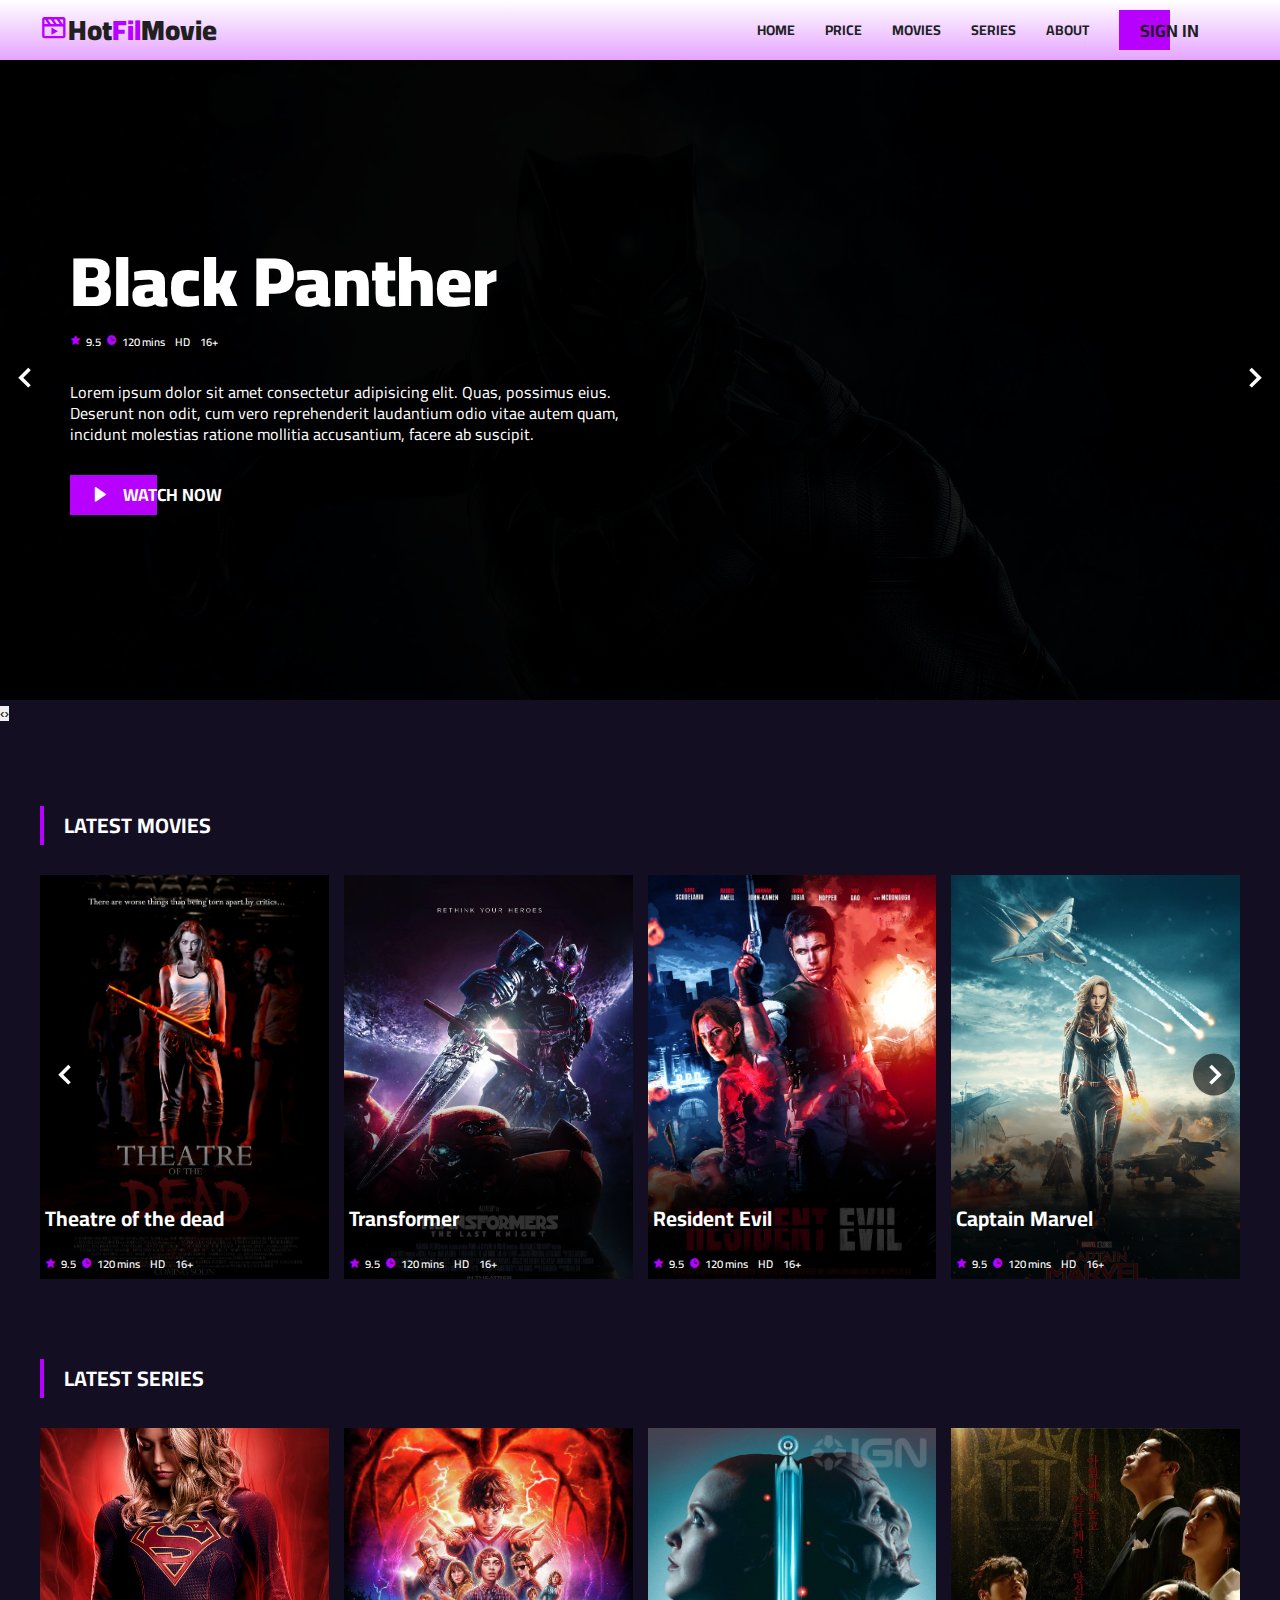
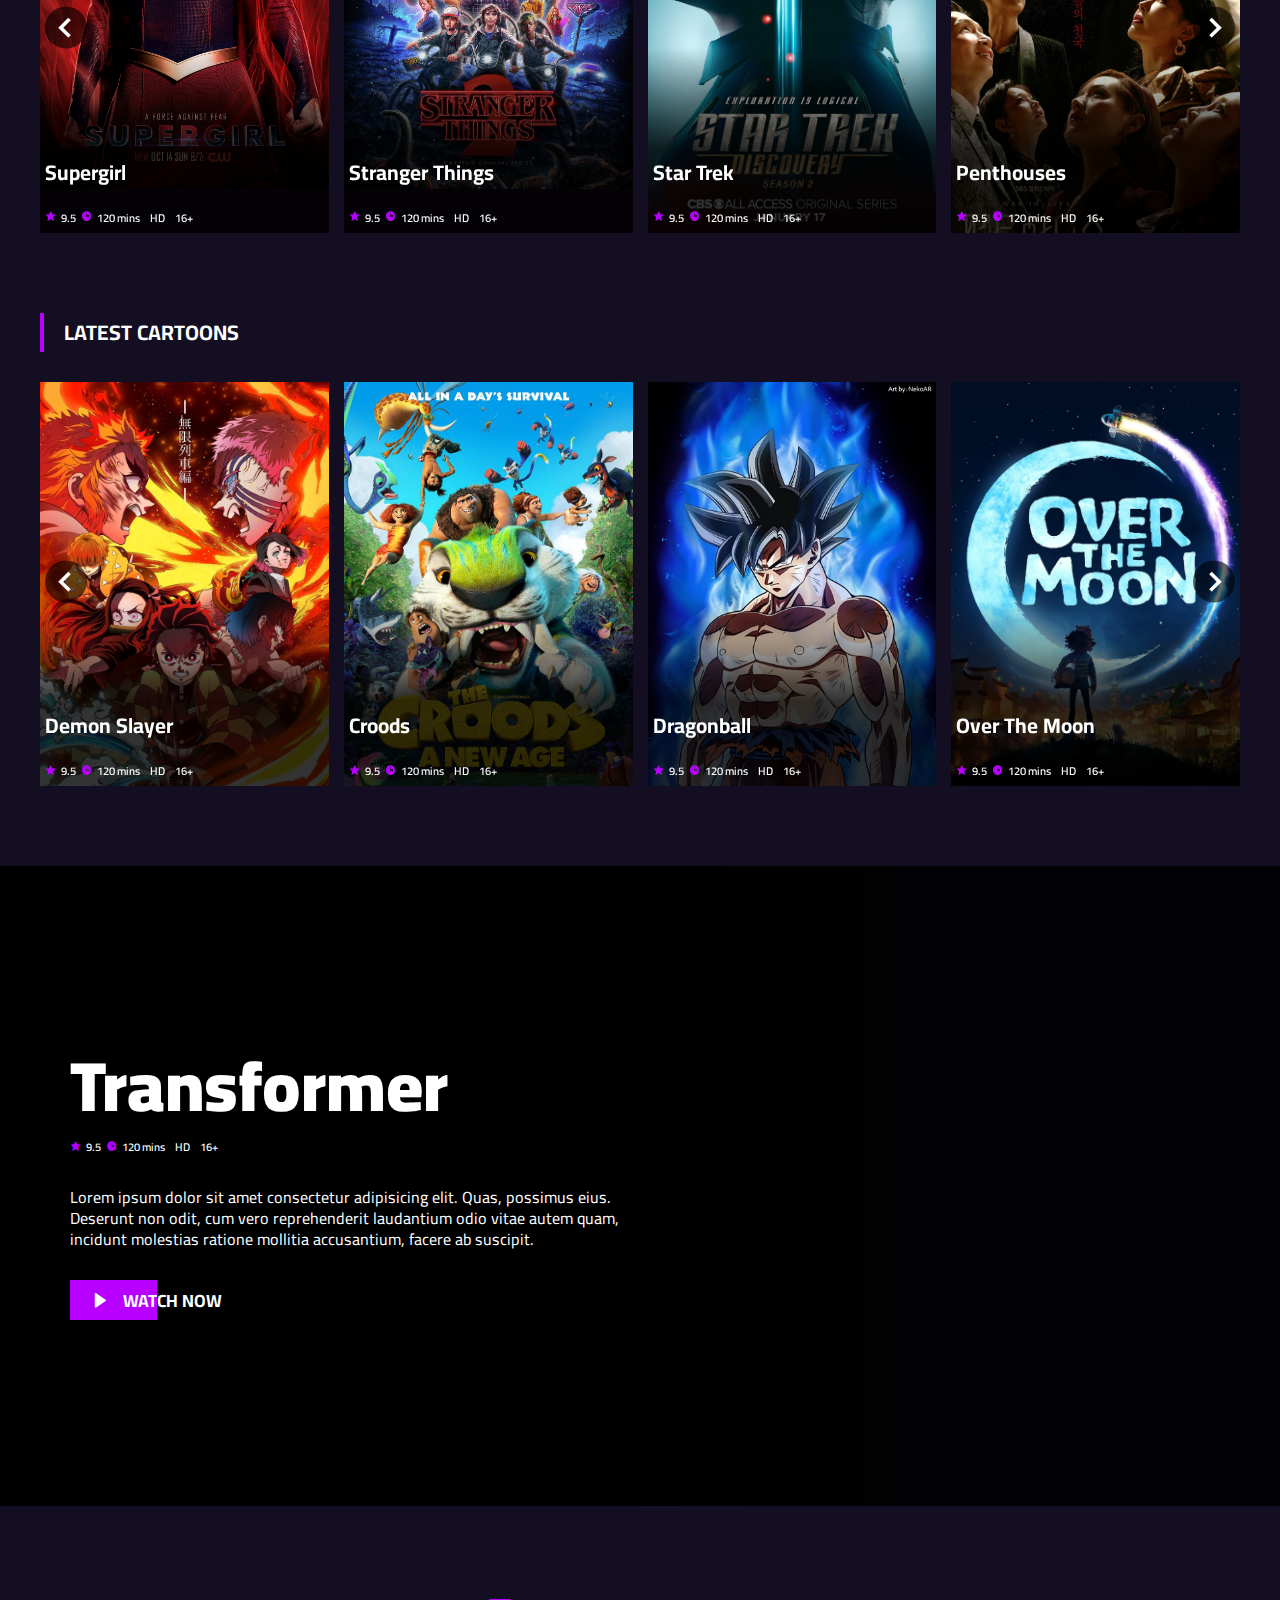
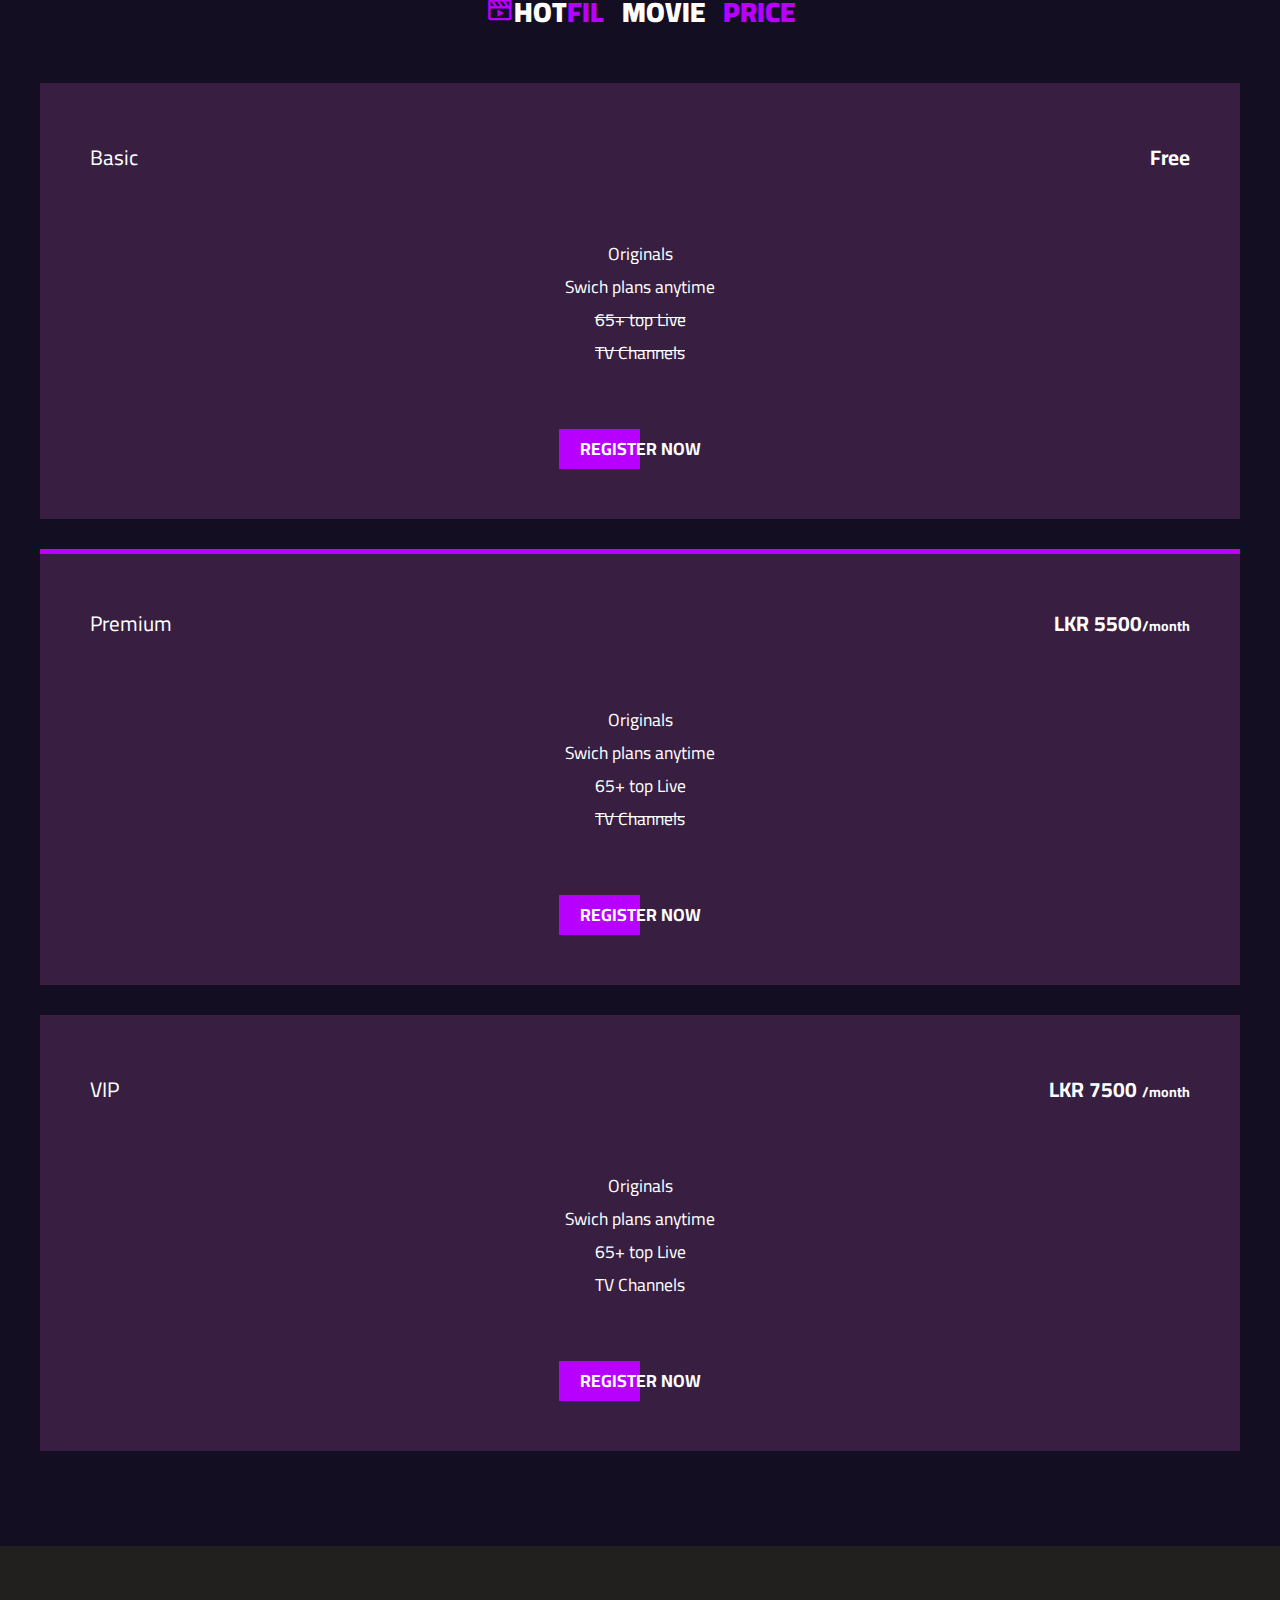
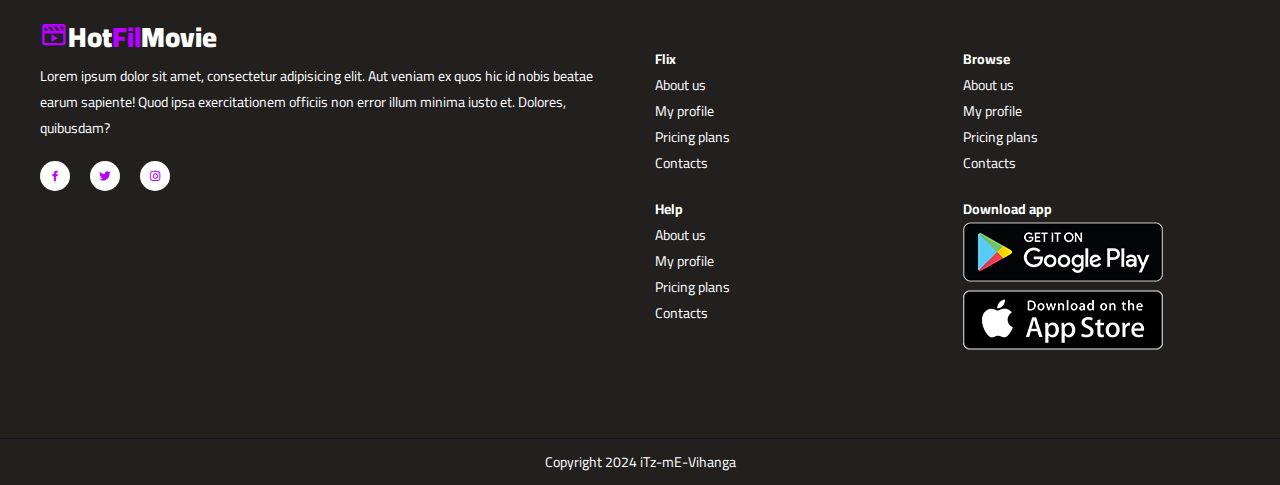
==== commit c7e8cf90: "Price Section Edit" ====
--- a/index.html
+++ b/index.html
@@ -996,13 +996,13 @@
                                         Premium
                                     </div>
                                     <div class="pricing-price">
-                                        $35.99 <span>/month</span>
+                                        LKR 5500<span>/month</span>
                                     </div>
                                 </div>
                                 <div class="pricing-box-content">
                                     <p>Originals</p>
                                     <p>Swich plans anytime</p>
-                                    <p><del>65+ top Live</del></p>
+                                    <p>65+ top Live</p>
                                     <p><del>TV Channels</del></p>
                                 </div>
                                 <div class="pricing-box-action">
@@ -1019,14 +1019,14 @@
                                         VIP
                                     </div>
                                     <div class="pricing-price">
-                                        $65.99 <span>/month</span>
+                                       LKR 7500 <span>/month</span>
                                     </div>
                                 </div>
                                 <div class="pricing-box-content">
                                     <p>Originals</p>
                                     <p>Swich plans anytime</p>
-                                    <p><del>65+ top Live</del></p>
-                                    <p><del>TV Channels</del></p>
+                                    <p>65+ top Live</p>
+                                    <p>TV Channels</p>
                                 </div>
                                 <div class="pricing-box-action">
                                     <a href="#" class="btn btn-hover">
